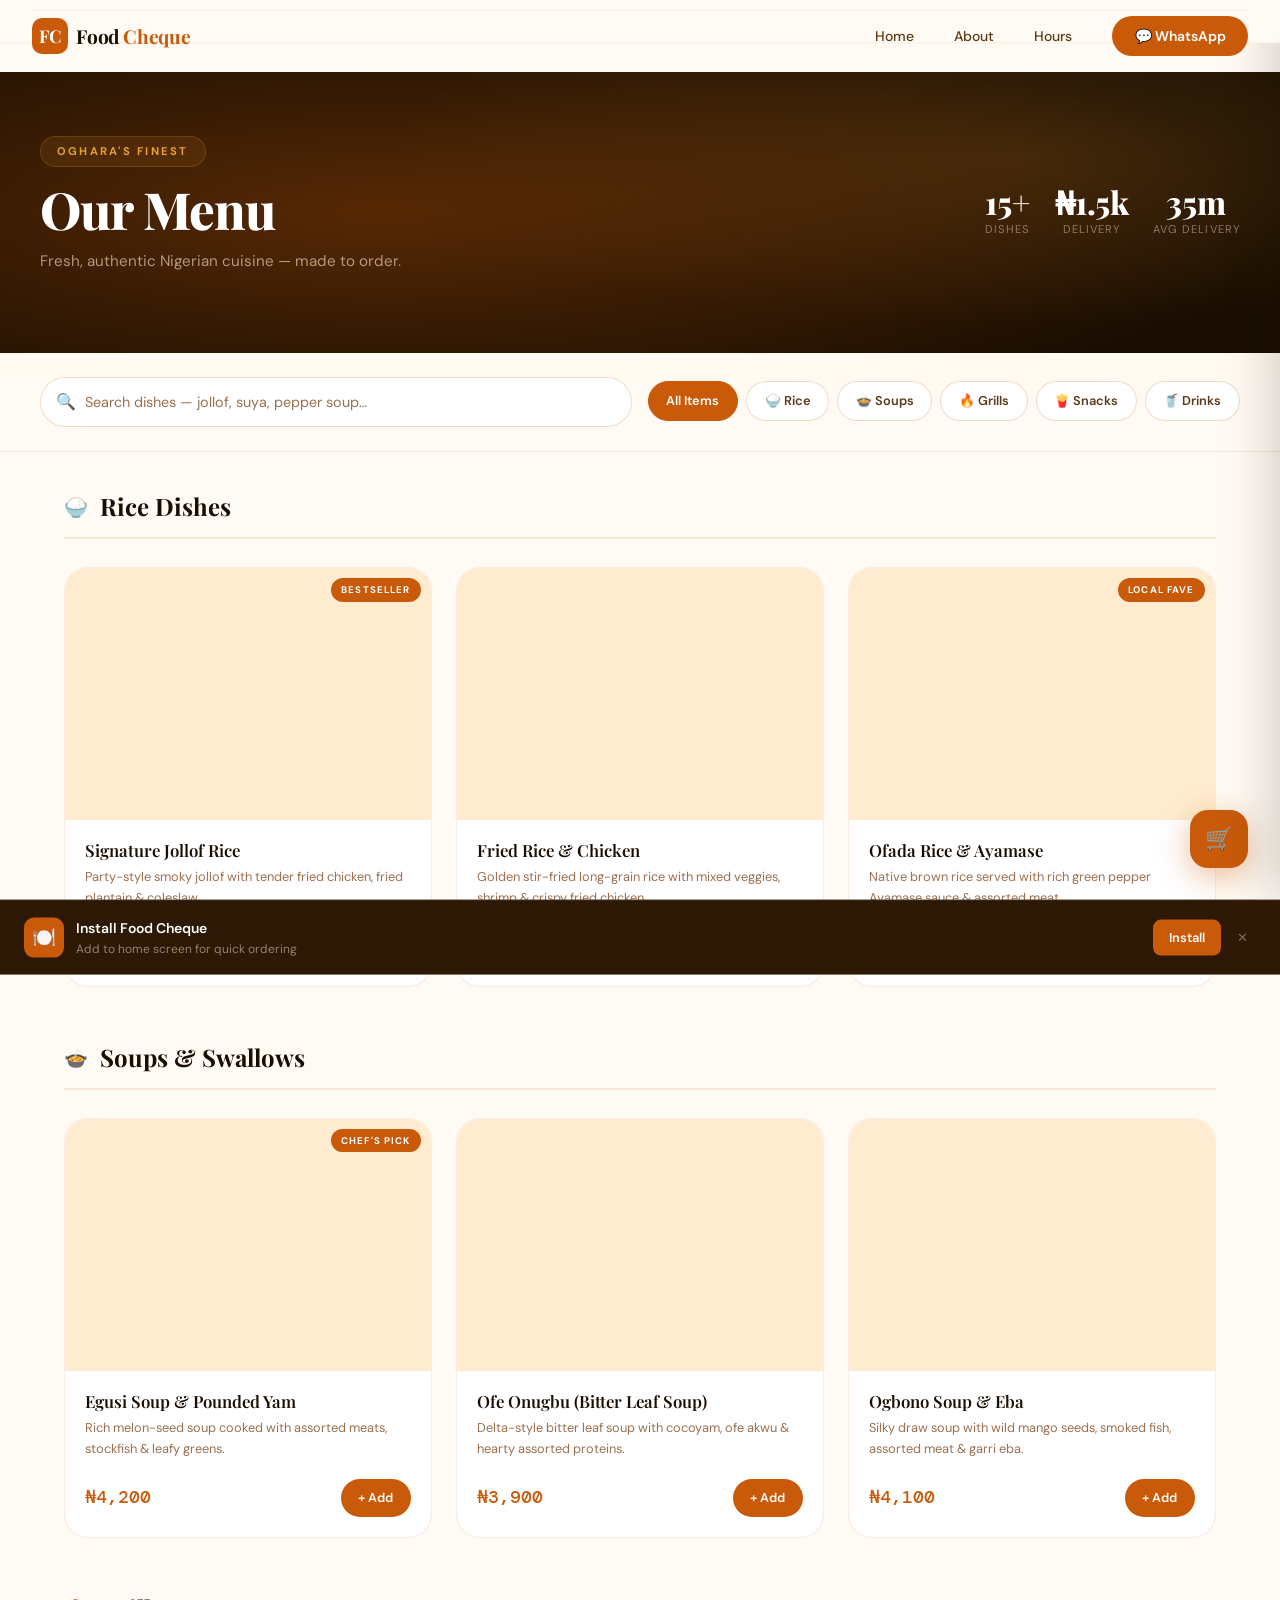
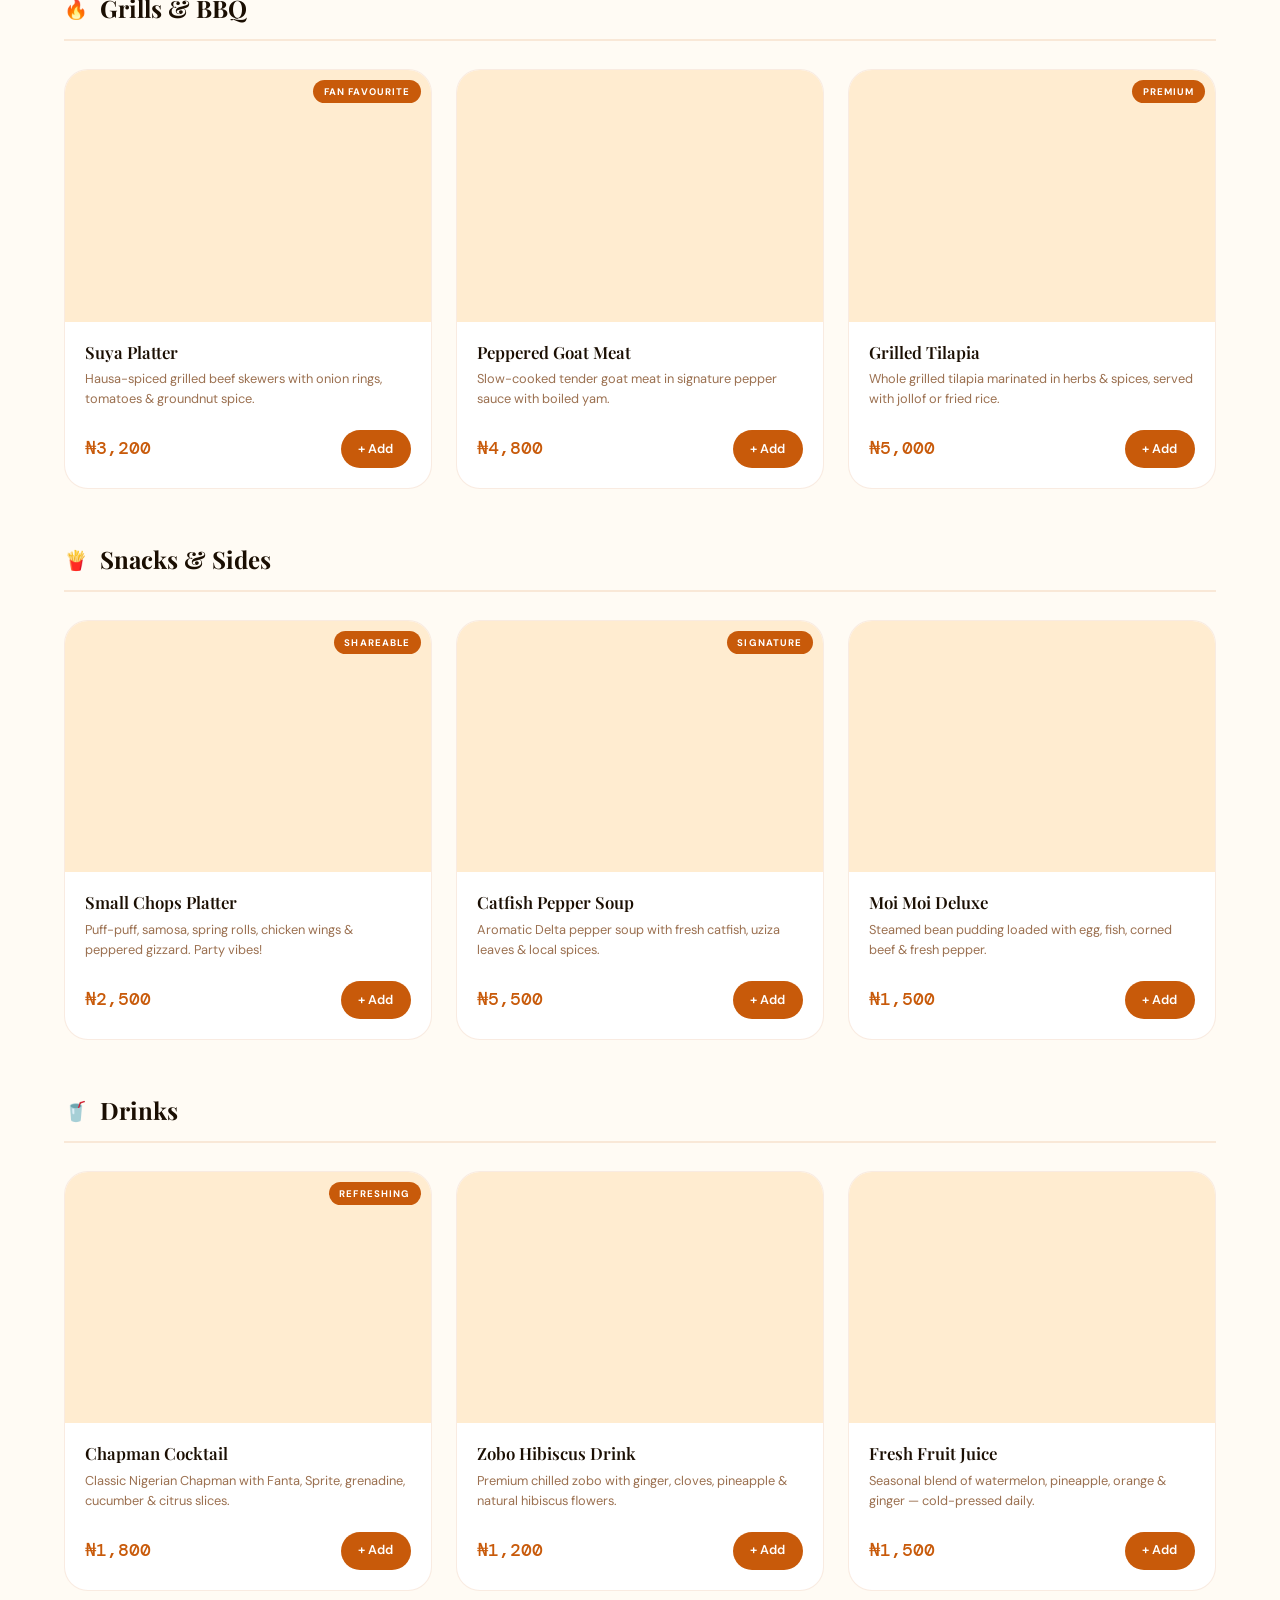
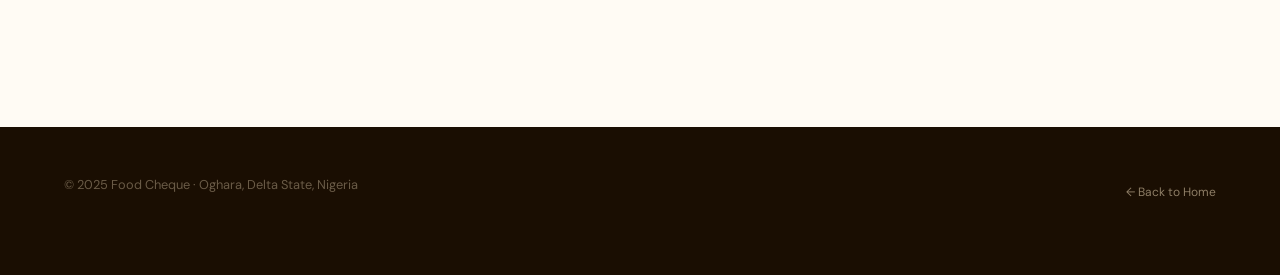
==== menu.html @ d6837b49 "first commit" ====
<!DOCTYPE html>
<html lang="en">
<head>
  <meta charset="UTF-8" />
  <meta name="viewport" content="width=device-width, initial-scale=1.0" />
  <title>Menu & Order — Food Cheque · Oghara</title>
  <meta name="description" content="Browse Food Cheque's full menu. Order Nigerian cuisine online — Jollof Rice, Suya, Egusi Soup & more. Delivered in Oghara, Delta State." />
  <meta name="theme-color" content="#C85A0A" />
  <meta name="apple-mobile-web-app-capable" content="yes" />
  <meta name="apple-mobile-web-app-status-bar-style" content="black-translucent" />
  <meta name="apple-mobile-web-app-title" content="Food Cheque" />
  <link rel="apple-touch-icon" href="icons/icon-192.png" />
  <link rel="manifest" href="manifest.json" />

  <!-- Bootstrap 5 -->
  <link rel="stylesheet" href="https://cdn.jsdelivr.net/npm/bootstrap@5.3.3/dist/css/bootstrap.min.css" />
  <!-- Custom Styles -->
  <link rel="stylesheet" href="css/style.css" />
</head>
<body class="menu-page">

<!-- ── Navigation ──────────────────────────────────────── -->
<nav class="navbar-fc scrolled" role="navigation" aria-label="Main navigation">
  <a href="index.html" class="nav-brand" aria-label="Food Cheque Home">
    <div class="nav-logo-mark">FC</div>
    <span class="nav-logo-text">Food <span>Cheque</span></span>
  </a>

  <div class="nav-links">
    <a href="index.html">Home</a>
    <a href="index.html#why">About</a>
    <a href="index.html#hours">Hours</a>
    <a href="https://wa.me/2348012345678" target="_blank" rel="noopener" class="nav-cta">💬 WhatsApp</a>
  </div>

  <button class="nav-toggle" id="navToggle" aria-label="Toggle menu">
    <span></span><span></span><span></span>
  </button>
</nav>

<!-- Mobile Nav -->
<div class="nav-mobile" id="navMobile">
  <a href="index.html">Home</a>
  <a href="index.html#why">About Us</a>
  <a href="index.html#hours">Hours</a>
  <a href="https://wa.me/2348012345678" target="_blank" rel="noopener">💬 WhatsApp Us</a>
</div>

<!-- ── Menu Hero ─────────────────────────────────────────── -->
<section class="menu-hero">
  <div class="menu-hero-inner">
    <div class="menu-hero-text">
      <span class="section-label" style="color:var(--amber);background:rgba(232,160,48,0.1);border-color:rgba(232,160,48,0.2);">Oghara's Finest</span>
      <h1>Our Menu</h1>
      <p>Fresh, authentic Nigerian cuisine — made to order.</p>
    </div>
    <div style="display:flex;gap:1.5rem;flex-wrap:wrap;">
      <div style="text-align:center;">
        <div style="font-family:var(--font-display);font-size:2rem;font-weight:800;color:white;line-height:1;">15+</div>
        <div style="font-size:0.7rem;color:rgba(255,235,200,0.45);letter-spacing:0.1em;text-transform:uppercase;margin-top:0.2rem;">Dishes</div>
      </div>
      <div style="text-align:center;">
        <div style="font-family:var(--font-display);font-size:2rem;font-weight:800;color:white;line-height:1;">₦1.5k</div>
        <div style="font-size:0.7rem;color:rgba(255,235,200,0.45);letter-spacing:0.1em;text-transform:uppercase;margin-top:0.2rem;">Delivery</div>
      </div>
      <div style="text-align:center;">
        <div style="font-family:var(--font-display);font-size:2rem;font-weight:800;color:white;line-height:1;">35m</div>
        <div style="font-size:0.7rem;color:rgba(255,235,200,0.45);letter-spacing:0.1em;text-transform:uppercase;margin-top:0.2rem;">Avg Delivery</div>
      </div>
    </div>
  </div>
</section>

<!-- ── Search & Category Bar ─────────────────────────────── -->
<div class="search-bar-wrap" role="search">
  <div class="search-bar-inner">
    <div class="search-input-wrap">
      <span class="search-icon" aria-hidden="true">🔍</span>
      <input
        type="search"
        id="menuSearch"
        class="search-input"
        placeholder="Search dishes — jollof, suya, pepper soup…"
        autocomplete="off"
        aria-label="Search menu items"
      />
    </div>
    <div class="category-tabs" role="tablist" aria-label="Menu categories">
      <button class="cat-tab active" data-category="all" role="tab" aria-selected="true">All Items</button>
      <button class="cat-tab" data-category="rice" role="tab" aria-selected="false">🍚 Rice</button>
      <button class="cat-tab" data-category="soups" role="tab" aria-selected="false">🍲 Soups</button>
      <button class="cat-tab" data-category="grills" role="tab" aria-selected="false">🔥 Grills</button>
      <button class="cat-tab" data-category="snacks" role="tab" aria-selected="false">🍟 Snacks</button>
      <button class="cat-tab" data-category="drinks" role="tab" aria-selected="false">🥤 Drinks</button>
    </div>
  </div>
</div>

<!-- ── Menu Container ────────────────────────────────────── -->
<main class="menu-content" id="menuContainer" role="main" aria-label="Menu items">
  <!-- Dynamically rendered by menu.js -->
  <div style="text-align:center;padding:4rem 2rem;color:var(--text-muted);">
    <div style="font-size:2rem;margin-bottom:0.75rem;">🍽️</div>
    <p>Loading menu…</p>
  </div>
</main>

<!-- ── Cart FAB ──────────────────────────────────────────── -->
<button class="cart-fab" id="cartFAB" aria-label="Open cart" aria-expanded="false">
  🛒
  <span class="cart-badge" id="cartBadge" aria-live="polite"></span>
</button>

<!-- ── Cart Overlay ──────────────────────────────────────── -->
<div class="cart-overlay" id="cartOverlay" role="presentation" aria-hidden="true"></div>

<!-- ── Cart Drawer ───────────────────────────────────────── -->
<aside class="cart-drawer" id="cartDrawer" role="dialog" aria-modal="true" aria-label="Shopping cart">
  <div class="cart-drawer-header">
    <div style="display:flex;align-items:center;gap:0.75rem;">
      <h2 class="cart-drawer-title">Your Cart</h2>
      <span class="cart-count-chip" id="cartCountChip">0 items</span>
    </div>
    <button class="cart-close-btn" id="cartCloseBtn" aria-label="Close cart">✕</button>
  </div>

  <!-- Cart Items List -->
  <div class="cart-items" id="cartItems" style="display:none;" role="list"></div>

  <!-- Empty State -->
  <div class="cart-empty" id="cartEmpty">
    <div class="cart-empty-icon">🛒</div>
    <h4>Your cart is empty</h4>
    <p>Browse our menu and add something delicious!</p>
  </div>

  <!-- Cart Footer -->
  <div class="cart-footer" id="cartFooter" style="display:none;">
    <div class="cart-summary-row">
      <span>Subtotal</span>
      <span class="amount" id="cartSubtotal">₦0</span>
    </div>
    <div class="cart-summary-row">
      <span>Delivery fee</span>
      <span class="amount">₦1,500</span>
    </div>
    <div class="cart-summary-row total">
      <span>Total</span>
      <span class="amount" id="cartTotal">₦1,500</span>
    </div>
    <button class="cart-checkout-btn" id="checkoutBtn" disabled aria-label="Proceed to checkout">
      🔒 Proceed to Checkout
    </button>
  </div>
</aside>

<!-- ── Checkout Modal ────────────────────────────────────── -->
<div class="modal-overlay" id="modalOverlay" role="dialog" aria-modal="true" aria-labelledby="modalTitle">
  <div class="checkout-modal">
    <div class="modal-header">
      <h2 class="modal-title" id="modalTitle">Complete Your Order</h2>
      <button class="modal-close" id="modalCloseBtn" aria-label="Close checkout">✕</button>
    </div>

    <div class="modal-body">
      <!-- Order Summary -->
      <div class="form-section-title">📦 Order Summary</div>
      <div id="checkoutOrderSummary"></div>

      <!-- Customer Details -->
      <form id="orderForm" novalidate>
        <div class="form-section-title">👤 Your Details</div>

        <div class="form-group">
          <label class="form-label" for="cusName">Full Name *</label>
          <input type="text" id="cusName" class="form-control"
                 placeholder="e.g. Emeka Okafor" required autocomplete="name" />
        </div>

        <div class="form-group">
          <label class="form-label" for="cusPhone">Phone Number * <span style="color:var(--text-muted);font-weight:400;font-size:0.75rem;">(WhatsApp preferred)</span></label>
          <input type="tel" id="cusPhone" class="form-control"
                 placeholder="+234 801 234 5678" required autocomplete="tel"
                 pattern="[\+\d\s\-\(\)]{7,15}" />
        </div>

        <div class="form-group">
          <label class="form-label" for="cusAddress">Delivery Address *</label>
          <textarea id="cusAddress" class="form-control" rows="2"
                    placeholder="House no., street, area — Oghara" required></textarea>
        </div>

        <!-- Bank Payment Details -->
        <div class="form-section-title">💳 Payment — Bank Transfer</div>

        <div class="bank-details-box">
          <div class="bank-details-title">
            🏦 Transfer to this account
          </div>
          <div class="bank-detail-row">
            <span class="bank-detail-key">Bank</span>
            <span class="bank-detail-val">First Bank of Nigeria</span>
          </div>
          <div class="bank-detail-row">
            <span class="bank-detail-key">Account Name</span>
            <span class="bank-detail-val">Food Cheque Restaurant</span>
          </div>
          <div class="bank-detail-row">
            <span class="bank-detail-key">Account Number</span>
            <span class="bank-detail-val" style="font-size:1.05rem;letter-spacing:0.05em;">3012 345 678</span>
          </div>
          <div class="bank-detail-row">
            <span class="bank-detail-key">Amount</span>
            <span class="bank-detail-val" id="paymentAmount">—</span>
          </div>
        </div>

        <!-- Payment Proof -->
        <div class="form-group">
          <label class="form-label" for="paymentProof">Upload Payment Proof <span style="color:var(--text-muted);font-weight:400;font-size:0.75rem;">(optional but recommended)</span></label>
          <div class="file-upload-area" role="button" tabindex="0" aria-label="Upload payment screenshot">
            <input type="file" id="paymentProof" accept="image/*,.pdf" aria-label="Select payment proof file" />
            <div class="file-upload-icon">📎</div>
            <div class="file-upload-text">
              <strong>Click to upload</strong> or drag & drop<br />
              <span style="font-size:0.75rem;opacity:0.7;">PNG, JPG, PDF up to 5MB</span>
            </div>
            <div class="file-name" id="fileDisplay"></div>
          </div>
        </div>

        <!-- Confirmation Checkbox -->
        <label class="confirm-checkbox-wrap">
          <input type="checkbox" id="confirmPayment" required />
          <span class="confirm-checkbox-text">
            <strong>I confirm that payment has been completed</strong> and the exact order total has been transferred to the account above.
          </span>
        </label>

        <!-- Place Order -->
        <button type="button" class="place-order-btn" id="placeOrderBtn">
          <svg width="18" height="18" viewBox="0 0 24 24" fill="currentColor" aria-hidden="true">
            <path d="M17.472 14.382c-.297-.149-1.758-.867-2.03-.967-.273-.099-.471-.148-.67.15-.197.297-.767.966-.94 1.164-.173.199-.347.223-.644.075-.297-.15-1.255-.463-2.39-1.475-.883-.788-1.48-1.761-1.653-2.059-.173-.297-.018-.458.13-.606.134-.133.298-.347.446-.52.149-.174.198-.298.298-.497.099-.198.05-.371-.025-.52-.075-.149-.669-1.612-.916-2.207-.242-.579-.487-.5-.669-.51-.173-.008-.371-.01-.57-.01-.198 0-.52.074-.792.372-.272.297-1.04 1.016-1.04 2.479 0 1.462 1.065 2.875 1.213 3.074.149.198 2.096 3.2 5.077 4.487.709.306 1.262.489 1.694.625.712.227 1.36.195 1.871.118.571-.085 1.758-.719 2.006-1.413.248-.694.248-1.289.173-1.413-.074-.124-.272-.198-.57-.347m-5.421 7.403h-.004a9.87 9.87 0 01-5.031-1.378l-.361-.214-3.741.982.998-3.648-.235-.374a9.86 9.86 0 01-1.51-5.26c.001-5.45 4.436-9.884 9.888-9.884 2.64 0 5.122 1.03 6.988 2.898a9.825 9.825 0 012.893 6.994c-.003 5.45-4.437 9.884-9.885 9.884m8.413-18.297A11.815 11.815 0 0012.05 0C5.495 0 .16 5.335.157 11.892c0 2.096.547 4.142 1.588 5.945L.057 24l6.305-1.654a11.882 11.882 0 005.683 1.448h.005c6.554 0 11.89-5.335 11.893-11.893a11.821 11.821 0 00-3.48-8.413z"/>
          </svg>
          Send Order via WhatsApp
        </button>

        <p style="text-align:center;font-size:0.75rem;color:var(--text-muted);margin-top:0.75rem;line-height:1.5;">
          Your order details will be sent directly to our WhatsApp.<br />
          We'll confirm and begin preparing immediately. 🧡
        </p>
      </form>
    </div>
  </div>
</div>

<!-- ── PWA Install Banner ─────────────────────────────────── -->
<div class="install-banner" id="installBanner" role="banner" aria-label="Install App">
  <div class="install-banner-content">
    <div class="install-icon">🍽️</div>
    <div>
      <div class="install-title">Install Food Cheque</div>
      <div class="install-sub">Add to home screen for quick ordering</div>
    </div>
  </div>
  <div class="install-actions">
    <button class="install-btn" id="installBtn">Install</button>
    <button class="install-dismiss" id="dismissInstall" aria-label="Dismiss">✕</button>
  </div>
</div>

<!-- ── Footer (minimal) ──────────────────────────────────── -->
<footer class="footer" style="padding-top:3rem;">
  <div class="container-fc">
    <div class="footer-bottom" style="border-top:none;padding-top:0;padding-bottom:2rem;">
      <p class="footer-copy">© 2025 Food Cheque · Oghara, Delta State, Nigeria</p>
      <a href="index.html" class="footer-badge" style="color:rgba(255,235,200,0.5);">← Back to Home</a>
    </div>
  </div>
</footer>

<!-- ── Scripts ────────────────────────────────────────────── -->
<script src="https://cdn.jsdelivr.net/npm/bootstrap@5.3.3/dist/js/bootstrap.bundle.min.js"></script>
<script src="js/script.js"></script>
<script src="js/menu.js"></script>
<script>
// Update payment amount display in modal
document.addEventListener('DOMContentLoaded', () => {
  const observer = new MutationObserver(() => {
    const totalEl = document.getElementById('cartTotal');
    const payEl = document.getElementById('paymentAmount');
    if (totalEl && payEl) payEl.textContent = totalEl.textContent;
  });
  const cartTotal = document.getElementById('cartTotal');
  if (cartTotal) observer.observe(cartTotal, { childList: true, subtree: true, characterData: true });

  // Highlight cart FAB aria
  const fab = document.getElementById('cartFAB');
  const drawer = document.getElementById('cartDrawer');
  if (fab && drawer) {
    fab.addEventListener('click', () => fab.setAttribute('aria-expanded', 'true'));
    document.getElementById('cartCloseBtn')?.addEventListener('click', () => fab.setAttribute('aria-expanded', 'false'));
    document.getElementById('cartOverlay')?.addEventListener('click', () => fab.setAttribute('aria-expanded', 'false'));
  }
});
</script>
</body>
</html>
---- css/style.css ----
/* ============================================================
   FOOD CHEQUE — Premium Design System
   ============================================================ */

@import url('https://fonts.googleapis.com/css2?family=Playfair+Display:ital,wght@0,400;0,500;0,600;0,700;0,900;1,400;1,600&family=DM+Sans:ital,opsz,wght@0,9..40,300;0,9..40,400;0,9..40,500;0,9..40,600;1,9..40,300&family=DM+Mono:wght@400;500&display=swap');

/* ── CSS Variables ── */
:root {
  --primary:       #C85A0A;
  --primary-h:     #D96B1A;
  --primary-light: #F0944A;
  --amber:         #E8A030;
  --gold:          #C8862A;
  --cream:         #FFFBF4;
  --cream-2:       #FFF5E4;
  --cream-3:       #FFECD0;
  --dark:          #1A0E02;
  --dark-2:        #2C1804;
  --dark-3:        #3D2308;
  --text:          #2E1906;
  --text-2:        #5C3A18;
  --text-muted:    #9B7050;
  --border:        rgba(200, 90, 10, 0.12);
  --border-2:      rgba(200, 90, 10, 0.22);
  --glass-bg:      rgba(255, 251, 244, 0.72);
  --glass-border:  rgba(255, 255, 255, 0.5);
  --shadow-sm:     0 4px 16px rgba(26, 14, 2, 0.08);
  --shadow-md:     0 8px 32px rgba(26, 14, 2, 0.12);
  --shadow-lg:     0 24px 64px rgba(26, 14, 2, 0.16);
  --shadow-warm:   0 12px 40px rgba(200, 90, 10, 0.18);
  --radius-sm:     8px;
  --radius-md:     16px;
  --radius-lg:     24px;
  --radius-xl:     36px;
  --transition:    0.35s cubic-bezier(0.4, 0, 0.2, 1);
  --transition-fast: 0.18s cubic-bezier(0.4, 0, 0.2, 1);
  --font-display:  'Playfair Display', Georgia, serif;
  --font-body:     'DM Sans', -apple-system, sans-serif;
  --font-mono:     'DM Mono', monospace;
}

/* ── Reset & Base ── */
*, *::before, *::after { box-sizing: border-box; margin: 0; padding: 0; }

html {
  scroll-behavior: smooth;
  -webkit-text-size-adjust: 100%;
}

body {
  font-family: var(--font-body);
  background: var(--cream);
  color: var(--text);
  line-height: 1.6;
  overflow-x: hidden;
  -webkit-font-smoothing: antialiased;
  -moz-osx-font-smoothing: grayscale;
}

img { display: block; max-width: 100%; }
a { text-decoration: none; color: inherit; }
ul { list-style: none; }
button { cursor: pointer; font-family: var(--font-body); border: none; background: none; }
input, textarea, select { font-family: var(--font-body); }

/* ── Typography Scale ── */
.display-hero {
  font-family: var(--font-display);
  font-size: clamp(3rem, 7vw, 6.5rem);
  font-weight: 900;
  line-height: 1.05;
  letter-spacing: -0.02em;
}

.display-lg {
  font-family: var(--font-display);
  font-size: clamp(2.2rem, 4.5vw, 4rem);
  font-weight: 700;
  line-height: 1.1;
  letter-spacing: -0.01em;
}

.display-md {
  font-family: var(--font-display);
  font-size: clamp(1.6rem, 3vw, 2.6rem);
  font-weight: 600;
  line-height: 1.2;
}

.display-sm {
  font-family: var(--font-display);
  font-size: clamp(1.2rem, 2vw, 1.8rem);
  font-weight: 500;
  line-height: 1.3;
}

.text-label {
  font-family: var(--font-body);
  font-size: 0.7rem;
  font-weight: 600;
  letter-spacing: 0.18em;
  text-transform: uppercase;
}

/* ── Navigation ── */
.navbar-fc {
  position: fixed;
  top: 0; left: 0; right: 0;
  z-index: 1000;
  padding: 0 2rem;
  height: 72px;
  display: flex;
  align-items: center;
  justify-content: space-between;
  transition: var(--transition);
  will-change: background, backdrop-filter;
}

.navbar-fc.scrolled {
  background: rgba(255, 251, 244, 0.88);
  backdrop-filter: blur(20px) saturate(180%);
  -webkit-backdrop-filter: blur(20px) saturate(180%);
  border-bottom: 1px solid var(--border);
  box-shadow: var(--shadow-sm);
}

.nav-brand {
  display: flex;
  align-items: center;
  gap: 0.5rem;
}

.nav-logo-mark {
  width: 36px; height: 36px;
  background: var(--primary);
  border-radius: 10px;
  display: flex;
  align-items: center;
  justify-content: center;
  font-family: var(--font-display);
  font-weight: 700;
  font-size: 1.1rem;
  color: white;
  letter-spacing: -0.02em;
}

.nav-logo-text {
  font-family: var(--font-display);
  font-weight: 700;
  font-size: 1.2rem;
  color: var(--dark);
  letter-spacing: -0.01em;
}

.nav-logo-text span {
  color: var(--primary);
}

.nav-links {
  display: flex;
  align-items: center;
  gap: 2.5rem;
}

.nav-links a {
  font-size: 0.875rem;
  font-weight: 500;
  color: var(--text-2);
  transition: color var(--transition-fast);
  position: relative;
}

.nav-links a::after {
  content: '';
  position: absolute;
  bottom: -3px; left: 0;
  width: 0; height: 1.5px;
  background: var(--primary);
  transition: width var(--transition-fast);
}

.nav-links a:hover { color: var(--primary); }
.nav-links a:hover::after { width: 100%; }

.nav-cta {
  background: var(--primary);
  color: white !important;
  padding: 0.55rem 1.4rem;
  border-radius: 100px;
  font-weight: 600 !important;
  transition: var(--transition-fast) !important;
}

.nav-cta:hover {
  background: var(--primary-h) !important;
  transform: translateY(-1px);
  box-shadow: var(--shadow-warm) !important;
}

.nav-cta::after { display: none !important; }

.nav-toggle {
  display: none;
  flex-direction: column;
  gap: 5px;
  padding: 6px;
  border-radius: 8px;
  cursor: pointer;
}

.nav-toggle span {
  display: block;
  width: 22px; height: 2px;
  background: var(--dark);
  border-radius: 2px;
  transition: var(--transition-fast);
}

.nav-toggle.open span:nth-child(1) { transform: translateY(7px) rotate(45deg); }
.nav-toggle.open span:nth-child(2) { opacity: 0; transform: scaleX(0); }
.nav-toggle.open span:nth-child(3) { transform: translateY(-7px) rotate(-45deg); }

.nav-mobile {
  position: fixed;
  top: 72px; left: 0; right: 0;
  background: rgba(255, 251, 244, 0.96);
  backdrop-filter: blur(20px);
  -webkit-backdrop-filter: blur(20px);
  padding: 1.5rem 2rem 2rem;
  border-bottom: 1px solid var(--border);
  display: flex;
  flex-direction: column;
  gap: 1.2rem;
  transform: translateY(-110%);
  transition: transform var(--transition);
  z-index: 999;
}

.nav-mobile.open { transform: translateY(0); }
.nav-mobile a {
  font-size: 1rem;
  font-weight: 500;
  color: var(--text);
  padding: 0.5rem 0;
  border-bottom: 1px solid var(--border);
}

/* ── Buttons ── */
.btn-primary {
  display: inline-flex;
  align-items: center;
  gap: 0.5rem;
  background: var(--primary);
  color: white;
  padding: 0.9rem 2rem;
  border-radius: 100px;
  font-size: 0.925rem;
  font-weight: 600;
  letter-spacing: 0.01em;
  transition: var(--transition);
  box-shadow: 0 4px 20px rgba(200, 90, 10, 0.28);
  position: relative;
  overflow: hidden;
}

.btn-primary::before {
  content: '';
  position: absolute;
  inset: 0;
  background: linear-gradient(135deg, rgba(255,255,255,0.15) 0%, transparent 60%);
  opacity: 0;
  transition: opacity var(--transition-fast);
}

.btn-primary:hover {
  background: var(--primary-h);
  transform: translateY(-2px);
  box-shadow: 0 8px 32px rgba(200, 90, 10, 0.38);
}

.btn-primary:hover::before { opacity: 1; }
.btn-primary:active { transform: translateY(0) scale(0.98); }

.btn-outline {
  display: inline-flex;
  align-items: center;
  gap: 0.5rem;
  background: transparent;
  color: var(--primary);
  padding: 0.85rem 1.9rem;
  border-radius: 100px;
  border: 1.5px solid var(--primary);
  font-size: 0.925rem;
  font-weight: 600;
  transition: var(--transition);
}

.btn-outline:hover {
  background: var(--primary);
  color: white;
  box-shadow: var(--shadow-warm);
  transform: translateY(-2px);
}

.btn-outline:active { transform: translateY(0) scale(0.98); }

.btn-ghost {
  display: inline-flex;
  align-items: center;
  gap: 0.5rem;
  background: rgba(255,255,255,0.15);
  color: white;
  padding: 0.85rem 1.9rem;
  border-radius: 100px;
  border: 1.5px solid rgba(255,255,255,0.4);
  font-size: 0.925rem;
  font-weight: 500;
  transition: var(--transition);
  backdrop-filter: blur(8px);
}

.btn-ghost:hover {
  background: rgba(255,255,255,0.25);
  border-color: rgba(255,255,255,0.7);
  transform: translateY(-2px);
}

/* ── Scroll Reveal ── */
.reveal {
  opacity: 0;
  transform: translateY(32px);
  transition: opacity 0.7s cubic-bezier(0.4, 0, 0.2, 1),
              transform 0.7s cubic-bezier(0.4, 0, 0.2, 1);
}

.reveal.revealed { opacity: 1; transform: translateY(0); }
.reveal-delay-1 { transition-delay: 0.1s; }
.reveal-delay-2 { transition-delay: 0.2s; }
.reveal-delay-3 { transition-delay: 0.3s; }
.reveal-delay-4 { transition-delay: 0.4s; }
.reveal-delay-5 { transition-delay: 0.5s; }

/* ── Section Layout ── */
.section {
  padding: 7rem 0;
}

.section-sm { padding: 4rem 0; }

.container-fc {
  max-width: 1200px;
  margin: 0 auto;
  padding: 0 1.5rem;
}

.section-header {
  text-align: center;
  margin-bottom: 4rem;
}

.section-label {
  display: inline-block;
  color: var(--primary);
  font-size: 0.7rem;
  font-weight: 700;
  letter-spacing: 0.2em;
  text-transform: uppercase;
  margin-bottom: 0.75rem;
  padding: 0.35rem 1rem;
  background: rgba(200, 90, 10, 0.08);
  border-radius: 100px;
  border: 1px solid rgba(200, 90, 10, 0.18);
}

.section-title {
  font-family: var(--font-display);
  font-size: clamp(1.8rem, 3.5vw, 3rem);
  font-weight: 700;
  color: var(--dark);
  line-height: 1.15;
  margin-bottom: 1rem;
}

.section-subtitle {
  font-size: 1.05rem;
  color: var(--text-muted);
  max-width: 520px;
  margin: 0 auto;
  line-height: 1.7;
}

/* ── Divider ── */
.ornament-divider {
  display: flex;
  align-items: center;
  gap: 1rem;
  margin: 0.5rem 0 1.5rem;
  justify-content: center;
}

.ornament-divider::before,
.ornament-divider::after {
  content: '';
  flex: 1;
  max-width: 80px;
  height: 1px;
  background: linear-gradient(90deg, transparent, var(--gold));
}

.ornament-divider::after {
  background: linear-gradient(90deg, var(--gold), transparent);
}

.ornament-dot {
  width: 6px; height: 6px;
  background: var(--gold);
  border-radius: 50%;
  box-shadow: 0 0 8px var(--amber);
}

/* ── Footer ── */
.footer {
  background: var(--dark);
  color: var(--cream-3);
  padding: 5rem 0 2rem;
}

.footer-grid {
  display: grid;
  grid-template-columns: 1.8fr 1fr 1fr 1fr;
  gap: 3rem;
  margin-bottom: 4rem;
}

.footer-brand-text {
  font-family: var(--font-display);
  font-size: 1.4rem;
  font-weight: 700;
  color: white;
  margin-bottom: 1rem;
}

.footer-brand-text span { color: var(--primary-light); }

.footer-desc {
  font-size: 0.875rem;
  color: rgba(255,235,200,0.6);
  line-height: 1.8;
  margin-bottom: 1.5rem;
}

.footer-socials {
  display: flex;
  gap: 0.75rem;
}

.footer-social-link {
  width: 38px; height: 38px;
  border-radius: 10px;
  border: 1px solid rgba(255,255,255,0.1);
  display: flex;
  align-items: center;
  justify-content: center;
  font-size: 0.9rem;
  color: rgba(255,235,200,0.6);
  transition: var(--transition-fast);
}

.footer-social-link:hover {
  background: var(--primary);
  border-color: var(--primary);
  color: white;
  transform: translateY(-2px);
}

.footer-heading {
  font-size: 0.7rem;
  font-weight: 700;
  letter-spacing: 0.18em;
  text-transform: uppercase;
  color: var(--amber);
  margin-bottom: 1.5rem;
}

.footer-links {
  display: flex;
  flex-direction: column;
  gap: 0.8rem;
}

.footer-links a {
  font-size: 0.875rem;
  color: rgba(255,235,200,0.55);
  transition: color var(--transition-fast);
}

.footer-links a:hover { color: var(--primary-light); }

.footer-contact-item {
  display: flex;
  gap: 0.75rem;
  align-items: flex-start;
  margin-bottom: 1rem;
  font-size: 0.875rem;
  color: rgba(255,235,200,0.55);
}

.footer-contact-icon {
  width: 18px; height: 18px;
  color: var(--amber);
  flex-shrink: 0;
  margin-top: 2px;
}

.footer-bottom {
  border-top: 1px solid rgba(255,255,255,0.06);
  padding-top: 2rem;
  display: flex;
  align-items: center;
  justify-content: space-between;
  gap: 1rem;
  flex-wrap: wrap;
}

.footer-copy {
  font-size: 0.8rem;
  color: rgba(255,235,200,0.35);
}

.footer-badge {
  font-size: 0.75rem;
  color: rgba(255,235,200,0.35);
  display: flex;
  align-items: center;
  gap: 0.4rem;
}

/* ── Toast ── */
.toast-container {
  position: fixed;
  bottom: 2rem;
  left: 50%;
  transform: translateX(-50%);
  z-index: 9999;
  display: flex;
  flex-direction: column;
  gap: 0.75rem;
  align-items: center;
  pointer-events: none;
}

.toast {
  background: var(--dark);
  color: white;
  padding: 0.8rem 1.5rem;
  border-radius: 100px;
  font-size: 0.875rem;
  font-weight: 500;
  display: flex;
  align-items: center;
  gap: 0.6rem;
  box-shadow: var(--shadow-lg);
  border: 1px solid rgba(255,255,255,0.1);
  animation: toastIn 0.4s cubic-bezier(0.34, 1.56, 0.64, 1) forwards;
  pointer-events: auto;
}

.toast.hiding {
  animation: toastOut 0.3s ease forwards;
}

.toast-icon { font-size: 1rem; }
.toast-success .toast-icon::before { content: '✓'; color: #4ade80; }
.toast-info .toast-icon::before    { content: 'ℹ'; color: var(--amber); }
.toast-error .toast-icon::before   { content: '✕'; color: #f87171; }

@keyframes toastIn {
  from { opacity: 0; transform: translateY(16px) scale(0.9); }
  to   { opacity: 1; transform: translateY(0) scale(1); }
}

@keyframes toastOut {
  from { opacity: 1; transform: translateY(0) scale(1); }
  to   { opacity: 0; transform: translateY(-8px) scale(0.95); }
}

/* ── Install Banner ── */
.install-banner {
  position: fixed;
  bottom: 0; left: 0; right: 0;
  z-index: 8888;
  background: var(--dark-2);
  border-top: 1px solid rgba(255,255,255,0.1);
  padding: 1rem 1.5rem;
  display: flex;
  align-items: center;
  gap: 1rem;
  justify-content: space-between;
  transform: translateY(100%);
  transition: transform 0.5s cubic-bezier(0.4, 0, 0.2, 1);
}

.install-banner.visible { transform: translateY(0); }

.install-banner-content {
  display: flex;
  align-items: center;
  gap: 0.75rem;
}

.install-icon {
  width: 40px; height: 40px;
  background: var(--primary);
  border-radius: 10px;
  display: flex;
  align-items: center;
  justify-content: center;
  font-size: 1.2rem;
  flex-shrink: 0;
}

.install-title {
  font-weight: 600;
  font-size: 0.875rem;
  color: white;
}

.install-sub {
  font-size: 0.75rem;
  color: rgba(255,235,200,0.5);
}

.install-actions {
  display: flex;
  gap: 0.5rem;
  align-items: center;
}

.install-btn {
  background: var(--primary);
  color: white;
  padding: 0.5rem 1rem;
  border-radius: 8px;
  font-size: 0.8rem;
  font-weight: 600;
}

.install-dismiss {
  color: rgba(255,235,200,0.4);
  font-size: 0.8rem;
  padding: 0.5rem;
}

/* ============================================================
   LANDING PAGE SPECIFIC
   ============================================================ */

/* ── Hero ── */
.hero {
  min-height: 100svh;
  position: relative;
  display: flex;
  align-items: center;
  overflow: hidden;
  background: var(--dark);
}

.hero-canvas {
  position: absolute;
  inset: 0;
  z-index: 0;
}

/* Animated gradient mesh */
.mesh-gradient {
  position: absolute;
  inset: 0;
  background:
    radial-gradient(ellipse 80% 60% at 20% 50%, rgba(200, 90, 10, 0.45) 0%, transparent 60%),
    radial-gradient(ellipse 60% 80% at 80% 20%, rgba(232, 160, 48, 0.25) 0%, transparent 55%),
    radial-gradient(ellipse 70% 50% at 60% 80%, rgba(200, 90, 10, 0.2) 0%, transparent 50%),
    #1A0E02;
  animation: meshPulse 10s ease-in-out infinite alternate;
}

@keyframes meshPulse {
  0%   { filter: hue-rotate(0deg) brightness(1); }
  100% { filter: hue-rotate(8deg) brightness(1.08); }
}

.hero-grain {
  position: absolute;
  inset: 0;
  background-image: url("data:image/svg+xml,%3Csvg viewBox='0 0 256 256' xmlns='http://www.w3.org/2000/svg'%3E%3Cfilter id='noise'%3E%3CfeTurbulence type='fractalNoise' baseFrequency='0.9' numOctaves='4' stitchTiles='stitch'/%3E%3C/filter%3E%3Crect width='100%25' height='100%25' filter='url(%23noise)' opacity='0.035'/%3E%3C/svg%3E");
  opacity: 0.4;
  pointer-events: none;
}

.hero-overlay {
  position: absolute;
  inset: 0;
  background: linear-gradient(
    180deg,
    rgba(26,14,2,0) 0%,
    rgba(26,14,2,0.3) 70%,
    rgba(26,14,2,0.7) 100%
  );
}

.hero-content {
  position: relative;
  z-index: 2;
  padding: 0 1.5rem;
  max-width: 1200px;
  margin: 0 auto;
  padding-top: 72px;
}

.hero-badge {
  display: inline-flex;
  align-items: center;
  gap: 0.6rem;
  background: rgba(255,255,255,0.08);
  backdrop-filter: blur(12px);
  border: 1px solid rgba(255,255,255,0.14);
  padding: 0.45rem 1rem 0.45rem 0.45rem;
  border-radius: 100px;
  color: rgba(255,235,200,0.9);
  font-size: 0.75rem;
  font-weight: 500;
  margin-bottom: 2rem;
  animation: fadeSlideUp 0.8s cubic-bezier(0.4,0,0.2,1) 0.2s both;
}

.hero-badge-dot {
  width: 8px; height: 8px;
  background: #4ade80;
  border-radius: 50%;
  box-shadow: 0 0 6px #4ade80;
  animation: pulse 2s ease-in-out infinite;
}

@keyframes pulse {
  0%, 100% { opacity: 1; transform: scale(1); }
  50%       { opacity: 0.6; transform: scale(0.8); }
}

.hero-title {
  font-family: var(--font-display);
  font-size: clamp(3.2rem, 8vw, 7rem);
  font-weight: 900;
  color: white;
  line-height: 1.0;
  letter-spacing: -0.025em;
  margin-bottom: 1.5rem;
  animation: fadeSlideUp 0.9s cubic-bezier(0.4,0,0.2,1) 0.35s both;
}

.hero-title .highlight {
  background: linear-gradient(135deg, var(--amber), var(--primary-light));
  -webkit-background-clip: text;
  -webkit-text-fill-color: transparent;
  background-clip: text;
  font-style: italic;
}

.hero-subtitle {
  font-size: clamp(1rem, 2vw, 1.2rem);
  color: rgba(255,235,200,0.65);
  max-width: 520px;
  line-height: 1.75;
  margin-bottom: 2.5rem;
  font-weight: 300;
  animation: fadeSlideUp 0.9s cubic-bezier(0.4,0,0.2,1) 0.5s both;
}

.hero-actions {
  display: flex;
  align-items: center;
  gap: 1rem;
  flex-wrap: wrap;
  animation: fadeSlideUp 0.9s cubic-bezier(0.4,0,0.2,1) 0.65s both;
}

.hero-stats {
  position: absolute;
  bottom: 3rem;
  right: 2rem;
  z-index: 2;
  display: flex;
  gap: 2rem;
  animation: fadeSlideUp 0.9s cubic-bezier(0.4,0,0.2,1) 0.8s both;
}

.hero-stat {
  text-align: right;
}

.hero-stat-num {
  font-family: var(--font-display);
  font-size: 2rem;
  font-weight: 700;
  color: white;
  line-height: 1;
}

.hero-stat-label {
  font-size: 0.7rem;
  color: rgba(255,235,200,0.5);
  letter-spacing: 0.1em;
  text-transform: uppercase;
  margin-top: 0.2rem;
}

.hero-scroll-indicator {
  position: absolute;
  bottom: 2.5rem;
  left: 50%;
  transform: translateX(-50%);
  z-index: 2;
  display: flex;
  flex-direction: column;
  align-items: center;
  gap: 0.4rem;
  color: rgba(255,235,200,0.35);
  font-size: 0.65rem;
  letter-spacing: 0.15em;
  text-transform: uppercase;
  animation: fadeSlideUp 1s cubic-bezier(0.4,0,0.2,1) 1.1s both;
}

.scroll-mouse {
  width: 22px; height: 34px;
  border: 1.5px solid rgba(255,255,255,0.25);
  border-radius: 12px;
  position: relative;
}

.scroll-mouse::after {
  content: '';
  position: absolute;
  top: 5px;
  left: 50%;
  transform: translateX(-50%);
  width: 3px; height: 6px;
  background: rgba(255,255,255,0.5);
  border-radius: 2px;
  animation: scrollBob 1.8s ease-in-out infinite;
}

@keyframes scrollBob {
  0%, 100% { top: 5px; opacity: 1; }
  80%       { top: 15px; opacity: 0; }
}

@keyframes fadeSlideUp {
  from { opacity: 0; transform: translateY(24px); }
  to   { opacity: 1; transform: translateY(0); }
}

/* ── Featured Section ── */
.featured-section {
  background: var(--cream);
}

.featured-grid {
  display: grid;
  grid-template-columns: repeat(3, 1fr);
  gap: 1.5rem;
}

.featured-card {
  background: white;
  border-radius: var(--radius-lg);
  overflow: hidden;
  border: 1px solid var(--border);
  transition: var(--transition);
  position: relative;
}

.featured-card:hover {
  transform: translateY(-6px);
  box-shadow: var(--shadow-warm);
  border-color: var(--border-2);
}

.featured-img-wrap {
  position: relative;
  aspect-ratio: 4/3;
  overflow: hidden;
}

.featured-img-wrap img {
  width: 100%; height: 100%;
  object-fit: cover;
  transition: transform 0.6s cubic-bezier(0.4, 0, 0.2, 1);
}

.featured-card:hover .featured-img-wrap img {
  transform: scale(1.07);
}

.featured-badge {
  position: absolute;
  top: 12px; left: 12px;
  background: var(--primary);
  color: white;
  font-size: 0.65rem;
  font-weight: 700;
  letter-spacing: 0.12em;
  text-transform: uppercase;
  padding: 0.3rem 0.75rem;
  border-radius: 100px;
}

.featured-content {
  padding: 1.5rem;
}

.featured-name {
  font-family: var(--font-display);
  font-size: 1.2rem;
  font-weight: 600;
  color: var(--dark);
  margin-bottom: 0.4rem;
}

.featured-desc {
  font-size: 0.85rem;
  color: var(--text-muted);
  line-height: 1.6;
  margin-bottom: 1.2rem;
}

.featured-footer {
  display: flex;
  align-items: center;
  justify-content: space-between;
}

.featured-price {
  font-family: var(--font-mono);
  font-size: 1.1rem;
  font-weight: 500;
  color: var(--primary);
}

.featured-order-btn {
  display: inline-flex;
  align-items: center;
  gap: 0.4rem;
  background: rgba(200, 90, 10, 0.08);
  color: var(--primary);
  border: 1px solid var(--border-2);
  padding: 0.45rem 1rem;
  border-radius: 100px;
  font-size: 0.8rem;
  font-weight: 600;
  transition: var(--transition-fast);
}

.featured-order-btn:hover {
  background: var(--primary);
  color: white;
  border-color: var(--primary);
}

/* ── Why Food Cheque ── */
.why-section {
  background: var(--cream-2);
  position: relative;
  overflow: hidden;
}

.why-section::before {
  content: '';
  position: absolute;
  top: 0; right: 0;
  width: 50%;
  height: 100%;
  background: radial-gradient(ellipse 80% 80% at 80% 50%, rgba(200,90,10,0.06), transparent);
  pointer-events: none;
}

.why-grid {
  display: grid;
  grid-template-columns: 1fr 1fr;
  gap: 4rem;
  align-items: center;
}

.why-features {
  display: flex;
  flex-direction: column;
  gap: 1.75rem;
}

.why-feature {
  display: flex;
  gap: 1.25rem;
  align-items: flex-start;
}

.why-icon-wrap {
  width: 52px; height: 52px;
  background: linear-gradient(135deg, var(--primary), var(--primary-h));
  border-radius: 14px;
  display: flex;
  align-items: center;
  justify-content: center;
  font-size: 1.4rem;
  flex-shrink: 0;
  box-shadow: 0 6px 20px rgba(200,90,10,0.3);
}

.why-feature-content h4 {
  font-family: var(--font-display);
  font-size: 1.1rem;
  font-weight: 600;
  color: var(--dark);
  margin-bottom: 0.3rem;
}

.why-feature-content p {
  font-size: 0.875rem;
  color: var(--text-muted);
  line-height: 1.7;
}

.why-visual {
  position: relative;
}

.why-main-img {
  border-radius: var(--radius-xl);
  overflow: hidden;
  aspect-ratio: 4/5;
}

.why-main-img img {
  width: 100%; height: 100%;
  object-fit: cover;
}

.why-float-card {
  position: absolute;
  background: white;
  border-radius: var(--radius-md);
  padding: 1rem 1.25rem;
  box-shadow: var(--shadow-md);
  border: 1px solid var(--border);
}

.why-float-card-1 {
  top: -1.5rem;
  right: -1.5rem;
  display: flex;
  align-items: center;
  gap: 0.75rem;
}

.why-float-card-2 {
  bottom: 2rem;
  left: -2rem;
  display: flex;
  align-items: center;
  gap: 0.75rem;
}

.wfc-emoji { font-size: 1.5rem; }

.wfc-label {
  font-size: 0.7rem;
  color: var(--text-muted);
  text-transform: uppercase;
  letter-spacing: 0.1em;
}

.wfc-value {
  font-family: var(--font-display);
  font-size: 1rem;
  font-weight: 700;
  color: var(--dark);
}

/* ── Delivery Info ── */
.delivery-section {
  background: var(--dark);
  position: relative;
  overflow: hidden;
}

.delivery-section::before {
  content: '';
  position: absolute;
  inset: 0;
  background:
    radial-gradient(ellipse 60% 70% at 10% 50%, rgba(200,90,10,0.3), transparent),
    radial-gradient(ellipse 40% 60% at 90% 50%, rgba(232,160,48,0.12), transparent);
  pointer-events: none;
}

.delivery-inner {
  position: relative;
  z-index: 1;
  text-align: center;
}

.delivery-price-display {
  display: inline-flex;
  align-items: center;
  justify-content: center;
  background: rgba(255,255,255,0.06);
  backdrop-filter: blur(12px);
  border: 1px solid rgba(255,255,255,0.1);
  border-radius: var(--radius-xl);
  padding: 2.5rem 4rem;
  margin: 2rem 0;
  gap: 2rem;
}

.delivery-amount {
  font-family: var(--font-display);
  font-size: clamp(2.5rem, 5vw, 4.5rem);
  font-weight: 900;
  color: white;
  line-height: 1;
}

.delivery-amount span {
  font-size: 50%;
  color: var(--amber);
  vertical-align: super;
}

.delivery-divider {
  width: 1px;
  height: 60px;
  background: rgba(255,255,255,0.15);
}

.delivery-info-text {
  text-align: left;
}

.delivery-info-text .d-label {
  font-size: 0.7rem;
  color: rgba(255,235,200,0.4);
  letter-spacing: 0.15em;
  text-transform: uppercase;
  margin-bottom: 0.3rem;
}

.delivery-info-text .d-value {
  font-size: 1.2rem;
  font-weight: 600;
  color: rgba(255,235,200,0.9);
}

.delivery-perks {
  display: flex;
  justify-content: center;
  gap: 2rem;
  flex-wrap: wrap;
  margin-top: 2rem;
}

.delivery-perk {
  display: flex;
  align-items: center;
  gap: 0.5rem;
  color: rgba(255,235,200,0.6);
  font-size: 0.875rem;
}

.delivery-perk-icon { color: var(--amber); font-size: 1.1rem; }

/* ── Delicacies Gallery ── */
.gallery-section {
  background: var(--cream);
}

.gallery-masonry {
  columns: 4;
  column-gap: 1rem;
}

.gallery-item {
  break-inside: avoid;
  margin-bottom: 1rem;
  border-radius: var(--radius-md);
  overflow: hidden;
  position: relative;
  cursor: pointer;
}

.gallery-item img {
  width: 100%;
  display: block;
  transition: transform 0.5s cubic-bezier(0.4,0,0.2,1);
}

.gallery-overlay {
  position: absolute;
  inset: 0;
  background: linear-gradient(180deg, transparent 40%, rgba(26,14,2,0.7));
  opacity: 0;
  transition: opacity var(--transition);
  display: flex;
  align-items: flex-end;
  padding: 1rem;
}

.gallery-item:hover .gallery-overlay { opacity: 1; }
.gallery-item:hover img { transform: scale(1.06); }

.gallery-item-label {
  font-family: var(--font-display);
  color: white;
  font-size: 0.9rem;
  font-style: italic;
}

/* ── Hours Section ── */
.hours-section {
  background: var(--cream-2);
}

.hours-grid {
  display: grid;
  grid-template-columns: 1fr 1fr;
  gap: 2rem;
  align-items: start;
}

.hours-card {
  background: white;
  border-radius: var(--radius-lg);
  border: 1px solid var(--border);
  overflow: hidden;
}

.hours-card-header {
  background: var(--primary);
  padding: 1.25rem 1.75rem;
}

.hours-card-title {
  font-family: var(--font-display);
  font-size: 1.1rem;
  font-weight: 600;
  color: white;
}

.hours-list {
  padding: 0.5rem 0;
}

.hours-row {
  display: flex;
  justify-content: space-between;
  align-items: center;
  padding: 0.9rem 1.75rem;
  border-bottom: 1px solid var(--border);
  transition: background var(--transition-fast);
}

.hours-row:last-child { border-bottom: none; }
.hours-row:hover { background: var(--cream); }

.hours-row.today { background: rgba(200,90,10,0.04); }

.hours-day {
  font-size: 0.875rem;
  font-weight: 500;
  color: var(--text);
}

.hours-time {
  font-family: var(--font-mono);
  font-size: 0.825rem;
  color: var(--text-muted);
}

.hours-badge {
  font-size: 0.65rem;
  font-weight: 700;
  letter-spacing: 0.1em;
  text-transform: uppercase;
  padding: 0.2rem 0.6rem;
  border-radius: 100px;
  background: rgba(74, 222, 128, 0.12);
  color: #16a34a;
  border: 1px solid rgba(74, 222, 128, 0.3);
}

.hours-badge.closed {
  background: rgba(239, 68, 68, 0.1);
  color: #dc2626;
  border-color: rgba(239, 68, 68, 0.25);
}

.contact-card {
  background: white;
  border-radius: var(--radius-lg);
  border: 1px solid var(--border);
  padding: 2rem;
}

.contact-item {
  display: flex;
  gap: 1rem;
  align-items: flex-start;
  margin-bottom: 1.5rem;
  padding-bottom: 1.5rem;
  border-bottom: 1px solid var(--border);
}

.contact-item:last-child {
  margin-bottom: 0;
  padding-bottom: 0;
  border-bottom: none;
}

.contact-icon {
  width: 40px; height: 40px;
  background: rgba(200,90,10,0.08);
  border-radius: 10px;
  display: flex;
  align-items: center;
  justify-content: center;
  font-size: 1.1rem;
  flex-shrink: 0;
}

.contact-label {
  font-size: 0.7rem;
  font-weight: 700;
  letter-spacing: 0.12em;
  text-transform: uppercase;
  color: var(--text-muted);
  margin-bottom: 0.25rem;
}

.contact-value {
  font-size: 0.925rem;
  font-weight: 500;
  color: var(--text);
  line-height: 1.5;
}

/* ── Map Section ── */
.map-section {
  background: var(--cream);
}

.map-container {
  border-radius: var(--radius-xl);
  overflow: hidden;
  border: 1px solid var(--border);
  box-shadow: var(--shadow-md);
}

.map-container iframe {
  width: 100%;
  height: 420px;
  border: none;
  display: block;
}

/* ── CTA Banner ── */
.cta-section {
  background: linear-gradient(135deg, var(--primary) 0%, #9B3C04 100%);
  position: relative;
  overflow: hidden;
}

.cta-section::before {
  content: '';
  position: absolute;
  inset: 0;
  background: url("data:image/svg+xml,%3Csvg viewBox='0 0 400 400' xmlns='http://www.w3.org/2000/svg'%3E%3Ccircle cx='200' cy='200' r='180' fill='none' stroke='rgba(255,255,255,0.05)' stroke-width='1'/%3E%3Ccircle cx='200' cy='200' r='130' fill='none' stroke='rgba(255,255,255,0.04)' stroke-width='1'/%3E%3Ccircle cx='200' cy='200' r='80' fill='none' stroke='rgba(255,255,255,0.03)' stroke-width='1'/%3E%3C/svg%3E") center/600px repeat;
  pointer-events: none;
}

.cta-inner {
  position: relative;
  z-index: 1;
  text-align: center;
  padding: 5rem 1.5rem;
}

.cta-inner .display-md {
  color: white;
  margin-bottom: 1rem;
}

.cta-inner p {
  color: rgba(255,235,200,0.7);
  font-size: 1.05rem;
  margin-bottom: 2.5rem;
  max-width: 480px;
  margin-left: auto;
  margin-right: auto;
}

/* ============================================================
   MENU PAGE SPECIFIC
   ============================================================ */

.menu-page {
  background: var(--cream);
  padding-top: 72px;
}

/* ── Menu Hero ── */
.menu-hero {
  background: var(--dark);
  padding: 4rem 1.5rem;
  position: relative;
  overflow: hidden;
}

.menu-hero::before {
  content: '';
  position: absolute;
  inset: 0;
  background:
    radial-gradient(ellipse 70% 80% at 30% 50%, rgba(200,90,10,0.35), transparent),
    radial-gradient(ellipse 50% 60% at 80% 30%, rgba(232,160,48,0.15), transparent);
  pointer-events: none;
}

.menu-hero-inner {
  position: relative;
  z-index: 1;
  max-width: 1200px;
  margin: 0 auto;
  display: flex;
  align-items: center;
  justify-content: space-between;
  gap: 2rem;
  flex-wrap: wrap;
}

.menu-hero-text h1 {
  font-family: var(--font-display);
  font-size: clamp(2rem, 4vw, 3.2rem);
  font-weight: 800;
  color: white;
  letter-spacing: -0.02em;
  margin-bottom: 0.5rem;
}

.menu-hero-text p {
  color: rgba(255,235,200,0.6);
  font-size: 0.95rem;
}

/* ── Search ── */
.search-bar-wrap {
  background: var(--cream);
  padding: 1.5rem;
  border-bottom: 1px solid var(--border);
  position: sticky;
  top: 72px;
  z-index: 100;
  backdrop-filter: blur(20px);
  -webkit-backdrop-filter: blur(20px);
  background: rgba(255,251,244,0.92);
}

.search-bar-inner {
  max-width: 1200px;
  margin: 0 auto;
  display: flex;
  gap: 1rem;
  align-items: center;
  flex-wrap: wrap;
}

.search-input-wrap {
  flex: 1;
  min-width: 200px;
  position: relative;
}

.search-icon {
  position: absolute;
  left: 1rem;
  top: 50%;
  transform: translateY(-50%);
  color: var(--text-muted);
  pointer-events: none;
  font-size: 1rem;
}

.search-input {
  width: 100%;
  padding: 0.8rem 1rem 0.8rem 2.75rem;
  border: 1.5px solid var(--border-2);
  border-radius: 100px;
  background: white;
  font-size: 0.9rem;
  color: var(--text);
  outline: none;
  transition: var(--transition-fast);
}

.search-input:focus {
  border-color: var(--primary);
  box-shadow: 0 0 0 3px rgba(200,90,10,0.1);
}

.search-input::placeholder { color: var(--text-muted); }

.category-tabs {
  display: flex;
  gap: 0.5rem;
  overflow-x: auto;
  scrollbar-width: none;
  -ms-overflow-style: none;
  padding-bottom: 2px;
}

.category-tabs::-webkit-scrollbar { display: none; }

.cat-tab {
  white-space: nowrap;
  padding: 0.55rem 1.1rem;
  border-radius: 100px;
  font-size: 0.8rem;
  font-weight: 600;
  border: 1.5px solid var(--border-2);
  color: var(--text-2);
  background: white;
  transition: var(--transition-fast);
  cursor: pointer;
}

.cat-tab:hover { border-color: var(--primary); color: var(--primary); }

.cat-tab.active {
  background: var(--primary);
  border-color: var(--primary);
  color: white;
}

/* ── Menu Grid ── */
.menu-content {
  max-width: 1200px;
  margin: 0 auto;
  padding: 2.5rem 1.5rem 5rem;
}

.menu-category-section {
  margin-bottom: 3.5rem;
}

.menu-category-title {
  font-family: var(--font-display);
  font-size: 1.5rem;
  font-weight: 700;
  color: var(--dark);
  margin-bottom: 0.25rem;
  padding-bottom: 1rem;
  border-bottom: 2px solid var(--border);
  display: flex;
  align-items: center;
  gap: 0.75rem;
}

.menu-category-title span {
  font-size: 1.2rem;
}

.menu-grid {
  display: grid;
  grid-template-columns: repeat(auto-fill, minmax(280px, 1fr));
  gap: 1.5rem;
  padding-top: 1.5rem;
}

.menu-card {
  background: white;
  border-radius: var(--radius-lg);
  overflow: hidden;
  border: 1px solid var(--border);
  transition: var(--transition);
  position: relative;
  display: flex;
  flex-direction: column;
}

.menu-card:hover {
  transform: translateY(-5px);
  box-shadow: var(--shadow-warm);
  border-color: rgba(200,90,10,0.25);
}

.menu-card-img {
  aspect-ratio: 16/11;
  overflow: hidden;
  position: relative;
}

.menu-card-img img {
  width: 100%; height: 100%;
  object-fit: cover;
  transition: transform 0.6s cubic-bezier(0.4,0,0.2,1);
  background: var(--cream-3);
}

.menu-card:hover .menu-card-img img {
  transform: scale(1.06);
}

.menu-card-badge {
  position: absolute;
  top: 10px; right: 10px;
  background: var(--primary);
  color: white;
  font-size: 0.6rem;
  font-weight: 700;
  letter-spacing: 0.12em;
  text-transform: uppercase;
  padding: 0.25rem 0.65rem;
  border-radius: 100px;
}

.menu-card-body {
  padding: 1.25rem;
  flex: 1;
  display: flex;
  flex-direction: column;
}

.menu-card-name {
  font-family: var(--font-display);
  font-size: 1.05rem;
  font-weight: 600;
  color: var(--dark);
  margin-bottom: 0.35rem;
  line-height: 1.3;
}

.menu-card-desc {
  font-size: 0.8rem;
  color: var(--text-muted);
  line-height: 1.6;
  flex: 1;
  margin-bottom: 1.25rem;
}

.menu-card-footer {
  display: flex;
  align-items: center;
  justify-content: space-between;
  gap: 0.75rem;
}

.menu-card-price {
  font-family: var(--font-mono);
  font-size: 1.15rem;
  font-weight: 500;
  color: var(--primary);
}

.add-to-cart-btn {
  display: inline-flex;
  align-items: center;
  gap: 0.4rem;
  background: var(--primary);
  color: white;
  padding: 0.55rem 1.1rem;
  border-radius: 100px;
  font-size: 0.8rem;
  font-weight: 600;
  transition: var(--transition-fast);
  white-space: nowrap;
}

.add-to-cart-btn:hover {
  background: var(--primary-h);
  transform: scale(1.04);
  box-shadow: 0 4px 16px rgba(200,90,10,0.3);
}

.add-to-cart-btn:active {
  transform: scale(0.97);
}

.add-to-cart-btn.in-cart {
  background: var(--dark);
}

.no-results {
  text-align: center;
  padding: 5rem 2rem;
  color: var(--text-muted);
}

.no-results-icon {
  font-size: 3rem;
  margin-bottom: 1rem;
}

.no-results h3 {
  font-family: var(--font-display);
  font-size: 1.4rem;
  color: var(--dark-3);
  margin-bottom: 0.5rem;
}

/* ── Cart FAB ── */
.cart-fab {
  position: fixed;
  bottom: 2rem;
  right: 2rem;
  z-index: 500;
  background: var(--primary);
  color: white;
  width: 58px; height: 58px;
  border-radius: 18px;
  display: flex;
  align-items: center;
  justify-content: center;
  font-size: 1.4rem;
  box-shadow: 0 8px 32px rgba(200,90,10,0.4);
  cursor: pointer;
  transition: var(--transition);
  border: none;
}

.cart-fab:hover {
  transform: translateY(-3px) scale(1.05);
  box-shadow: 0 12px 40px rgba(200,90,10,0.5);
}

.cart-fab:active { transform: scale(0.95); }

.cart-fab.bump {
  animation: cartBump 0.35s cubic-bezier(0.34,1.56,0.64,1);
}

@keyframes cartBump {
  0%   { transform: scale(1); }
  50%  { transform: scale(1.2); }
  100% { transform: scale(1); }
}

.cart-badge {
  position: absolute;
  top: -6px; right: -6px;
  background: var(--dark);
  color: white;
  width: 22px; height: 22px;
  border-radius: 50%;
  font-size: 0.7rem;
  font-weight: 700;
  display: flex;
  align-items: center;
  justify-content: center;
  border: 2px solid var(--cream);
  transition: transform var(--transition);
}

.cart-badge:empty { display: none; }

/* ── Cart Drawer ── */
.cart-overlay {
  position: fixed;
  inset: 0;
  background: rgba(26,14,2,0.5);
  z-index: 600;
  opacity: 0;
  pointer-events: none;
  transition: opacity var(--transition);
  backdrop-filter: blur(4px);
}

.cart-overlay.open {
  opacity: 1;
  pointer-events: auto;
}

.cart-drawer {
  position: fixed;
  top: 0; right: 0; bottom: 0;
  width: 420px;
  max-width: 100vw;
  background: var(--cream);
  z-index: 700;
  transform: translateX(100%);
  transition: transform 0.45s cubic-bezier(0.4, 0, 0.2, 1);
  display: flex;
  flex-direction: column;
  box-shadow: -8px 0 48px rgba(26,14,2,0.2);
}

.cart-drawer.open { transform: translateX(0); }

.cart-drawer-header {
  padding: 1.5rem;
  border-bottom: 1px solid var(--border);
  display: flex;
  align-items: center;
  justify-content: space-between;
  background: white;
}

.cart-drawer-title {
  font-family: var(--font-display);
  font-size: 1.3rem;
  font-weight: 700;
  color: var(--dark);
}

.cart-count-chip {
  background: rgba(200,90,10,0.1);
  color: var(--primary);
  border: 1px solid var(--border-2);
  padding: 0.25rem 0.65rem;
  border-radius: 100px;
  font-size: 0.75rem;
  font-weight: 700;
}

.cart-close-btn {
  width: 36px; height: 36px;
  border-radius: 10px;
  background: var(--cream-2);
  border: 1px solid var(--border);
  display: flex;
  align-items: center;
  justify-content: center;
  font-size: 1.1rem;
  color: var(--text-2);
  cursor: pointer;
  transition: var(--transition-fast);
}

.cart-close-btn:hover {
  background: var(--border);
  color: var(--dark);
}

.cart-items {
  flex: 1;
  overflow-y: auto;
  padding: 1rem;
  scroll-behavior: smooth;
}

.cart-items::-webkit-scrollbar { width: 4px; }
.cart-items::-webkit-scrollbar-track { background: transparent; }
.cart-items::-webkit-scrollbar-thumb { background: var(--border-2); border-radius: 2px; }

.cart-item {
  display: flex;
  gap: 1rem;
  align-items: center;
  background: white;
  border-radius: var(--radius-md);
  padding: 1rem;
  border: 1px solid var(--border);
  margin-bottom: 0.75rem;
  animation: slideInRight 0.3s cubic-bezier(0.4,0,0.2,1);
}

@keyframes slideInRight {
  from { opacity: 0; transform: translateX(20px); }
  to   { opacity: 1; transform: translateX(0); }
}

.cart-item-img {
  width: 60px; height: 60px;
  border-radius: 10px;
  overflow: hidden;
  flex-shrink: 0;
}

.cart-item-img img {
  width: 100%; height: 100%;
  object-fit: cover;
}

.cart-item-info { flex: 1; min-width: 0; }

.cart-item-name {
  font-weight: 600;
  font-size: 0.875rem;
  color: var(--dark);
  margin-bottom: 0.25rem;
  white-space: nowrap;
  overflow: hidden;
  text-overflow: ellipsis;
}

.cart-item-price {
  font-family: var(--font-mono);
  font-size: 0.825rem;
  color: var(--primary);
  font-weight: 500;
}

.cart-item-controls {
  display: flex;
  align-items: center;
  gap: 0.5rem;
  flex-shrink: 0;
}

.qty-btn {
  width: 28px; height: 28px;
  border-radius: 8px;
  background: var(--cream-2);
  border: 1px solid var(--border-2);
  font-size: 1rem;
  font-weight: 600;
  color: var(--text);
  display: flex;
  align-items: center;
  justify-content: center;
  cursor: pointer;
  transition: var(--transition-fast);
}

.qty-btn:hover {
  background: var(--primary);
  color: white;
  border-color: var(--primary);
}

.qty-num {
  font-family: var(--font-mono);
  font-size: 0.875rem;
  font-weight: 600;
  color: var(--dark);
  min-width: 18px;
  text-align: center;
}

.cart-empty {
  flex: 1;
  display: flex;
  flex-direction: column;
  align-items: center;
  justify-content: center;
  padding: 3rem 2rem;
  text-align: center;
  color: var(--text-muted);
}

.cart-empty-icon { font-size: 3.5rem; margin-bottom: 1rem; opacity: 0.5; }
.cart-empty h4 { font-family: var(--font-display); font-size: 1.2rem; color: var(--dark-3); margin-bottom: 0.5rem; }
.cart-empty p { font-size: 0.875rem; line-height: 1.6; }

.cart-footer {
  border-top: 1px solid var(--border);
  background: white;
  padding: 1.25rem;
}

.cart-summary-row {
  display: flex;
  justify-content: space-between;
  font-size: 0.875rem;
  color: var(--text-2);
  margin-bottom: 0.6rem;
}

.cart-summary-row.total {
  font-size: 1.05rem;
  font-weight: 700;
  color: var(--dark);
  margin-top: 0.75rem;
  padding-top: 0.75rem;
  border-top: 1px solid var(--border);
  margin-bottom: 1.25rem;
}

.cart-summary-row .amount {
  font-family: var(--font-mono);
  font-weight: 600;
  color: var(--primary);
}

.cart-checkout-btn {
  width: 100%;
  padding: 1rem;
  background: var(--primary);
  color: white;
  border: none;
  border-radius: var(--radius-md);
  font-size: 0.95rem;
  font-weight: 700;
  cursor: pointer;
  transition: var(--transition);
  display: flex;
  align-items: center;
  justify-content: center;
  gap: 0.5rem;
}

.cart-checkout-btn:hover {
  background: var(--primary-h);
  transform: translateY(-1px);
  box-shadow: var(--shadow-warm);
}

.cart-checkout-btn:disabled {
  opacity: 0.5;
  cursor: not-allowed;
  transform: none;
}

/* ── Checkout Modal ── */
.modal-overlay {
  position: fixed;
  inset: 0;
  background: rgba(26,14,2,0.6);
  z-index: 800;
  display: flex;
  align-items: center;
  justify-content: center;
  padding: 1rem;
  opacity: 0;
  pointer-events: none;
  transition: opacity var(--transition);
  backdrop-filter: blur(8px);
}

.modal-overlay.open {
  opacity: 1;
  pointer-events: auto;
}

.checkout-modal {
  background: var(--glass-bg);
  backdrop-filter: blur(32px) saturate(180%);
  -webkit-backdrop-filter: blur(32px) saturate(180%);
  border: 1px solid var(--glass-border);
  border-radius: var(--radius-xl);
  width: 100%;
  max-width: 560px;
  max-height: 90vh;
  overflow-y: auto;
  box-shadow: var(--shadow-deep);
  transform: translateY(24px) scale(0.97);
  transition: transform var(--transition);
  scrollbar-width: none;
}

.checkout-modal::-webkit-scrollbar { display: none; }
.modal-overlay.open .checkout-modal { transform: translateY(0) scale(1); }

.modal-header {
  padding: 1.75rem 1.75rem 1.25rem;
  display: flex;
  align-items: center;
  justify-content: space-between;
  border-bottom: 1px solid var(--border);
  position: sticky;
  top: 0;
  background: var(--glass-bg);
  backdrop-filter: blur(32px);
  -webkit-backdrop-filter: blur(32px);
  z-index: 1;
}

.modal-title {
  font-family: var(--font-display);
  font-size: 1.4rem;
  font-weight: 700;
  color: var(--dark);
}

.modal-close {
  width: 34px; height: 34px;
  border-radius: 10px;
  background: var(--cream-2);
  border: 1px solid var(--border);
  font-size: 1.1rem;
  color: var(--text-2);
  cursor: pointer;
  display: flex;
  align-items: center;
  justify-content: center;
  transition: var(--transition-fast);
}

.modal-close:hover {
  background: var(--primary);
  color: white;
  border-color: var(--primary);
}

.modal-body {
  padding: 1.5rem 1.75rem;
}

.form-section-title {
  font-size: 0.7rem;
  font-weight: 700;
  letter-spacing: 0.18em;
  text-transform: uppercase;
  color: var(--primary);
  margin: 1.5rem 0 1rem;
  padding-bottom: 0.5rem;
  border-bottom: 1px solid var(--border);
}

.form-group {
  margin-bottom: 1.1rem;
}

.form-label {
  display: block;
  font-size: 0.8rem;
  font-weight: 600;
  color: var(--text-2);
  margin-bottom: 0.4rem;
  letter-spacing: 0.02em;
}

.form-control {
  width: 100%;
  padding: 0.8rem 1rem;
  border: 1.5px solid var(--border-2);
  border-radius: var(--radius-sm);
  background: white;
  font-size: 0.9rem;
  color: var(--text);
  outline: none;
  transition: var(--transition-fast);
}

.form-control:focus {
  border-color: var(--primary);
  box-shadow: 0 0 0 3px rgba(200,90,10,0.1);
}

.form-control::placeholder { color: var(--text-muted); }

textarea.form-control {
  resize: vertical;
  min-height: 80px;
}

.bank-details-box {
  background: rgba(200,90,10,0.04);
  border: 1px solid var(--border-2);
  border-radius: var(--radius-md);
  padding: 1.25rem;
  margin-bottom: 1.25rem;
}

.bank-details-title {
  font-size: 0.75rem;
  font-weight: 700;
  color: var(--primary);
  letter-spacing: 0.1em;
  text-transform: uppercase;
  margin-bottom: 0.75rem;
  display: flex;
  align-items: center;
  gap: 0.5rem;
}

.bank-detail-row {
  display: flex;
  justify-content: space-between;
  align-items: center;
  padding: 0.6rem 0;
  border-bottom: 1px solid var(--border);
  font-size: 0.875rem;
}

.bank-detail-row:last-child { border-bottom: none; }
.bank-detail-key { color: var(--text-muted); }
.bank-detail-val { font-weight: 600; color: var(--dark); font-family: var(--font-mono); }

.file-upload-area {
  border: 2px dashed var(--border-2);
  border-radius: var(--radius-md);
  padding: 1.5rem;
  text-align: center;
  cursor: pointer;
  transition: var(--transition-fast);
  background: white;
  position: relative;
}

.file-upload-area:hover, .file-upload-area.dragover {
  border-color: var(--primary);
  background: rgba(200,90,10,0.03);
}

.file-upload-area input[type="file"] {
  position: absolute;
  inset: 0;
  opacity: 0;
  cursor: pointer;
}

.file-upload-icon { font-size: 2rem; margin-bottom: 0.5rem; opacity: 0.5; }
.file-upload-text { font-size: 0.85rem; color: var(--text-muted); }
.file-upload-text strong { color: var(--primary); }
.file-name { font-size: 0.8rem; color: var(--primary); margin-top: 0.4rem; font-weight: 500; }

.confirm-checkbox-wrap {
  display: flex;
  gap: 0.75rem;
  align-items: flex-start;
  background: rgba(74,222,128,0.05);
  border: 1px solid rgba(74,222,128,0.25);
  border-radius: var(--radius-md);
  padding: 1rem 1.25rem;
  margin: 1.25rem 0;
  cursor: pointer;
}

.confirm-checkbox-wrap input[type="checkbox"] {
  width: 18px; height: 18px;
  accent-color: var(--primary);
  margin-top: 2px;
  flex-shrink: 0;
  cursor: pointer;
}

.confirm-checkbox-text {
  font-size: 0.875rem;
  color: var(--text-2);
  line-height: 1.5;
}

.place-order-btn {
  width: 100%;
  padding: 1.1rem;
  background: linear-gradient(135deg, #25D366, #128C7E);
  color: white;
  border: none;
  border-radius: var(--radius-md);
  font-size: 1rem;
  font-weight: 700;
  cursor: pointer;
  display: flex;
  align-items: center;
  justify-content: center;
  gap: 0.6rem;
  transition: var(--transition);
}

.place-order-btn:hover {
  transform: translateY(-2px);
  box-shadow: 0 8px 24px rgba(37,211,102,0.35);
}

.place-order-btn:active { transform: scale(0.98); }

.place-order-btn:disabled {
  opacity: 0.5;
  cursor: not-allowed;
  transform: none;
}

/* ============================================================
   RESPONSIVE
   ============================================================ */

@media (max-width: 992px) {
  .nav-links { display: none; }
  .nav-toggle { display: flex; }
  .featured-grid { grid-template-columns: 1fr 1fr; }
  .why-grid { grid-template-columns: 1fr; }
  .why-visual { display: none; }
  .footer-grid { grid-template-columns: 1fr 1fr; }
  .hours-grid { grid-template-columns: 1fr; }
  .gallery-masonry { columns: 3; }
}

@media (max-width: 768px) {
  .section { padding: 4.5rem 0; }
  .featured-grid { grid-template-columns: 1fr; }
  .delivery-price-display { flex-direction: column; gap: 1.25rem; padding: 2rem; }
  .delivery-divider { width: 80px; height: 1px; }
  .delivery-info-text { text-align: center; }
  .hero-stats { bottom: 5rem; right: 1rem; gap: 1.25rem; }
  .hero-stat-num { font-size: 1.5rem; }
  .gallery-masonry { columns: 2; }
  .footer-grid { grid-template-columns: 1fr; gap: 2rem; }
  .cart-drawer { width: 100vw; }
  .checkout-modal { max-width: 100%; border-radius: var(--radius-lg); }
  .menu-grid { grid-template-columns: 1fr 1fr; }
}

@media (max-width: 480px) {
  .navbar-fc { padding: 0 1rem; }
  .hero-title { font-size: 2.6rem; }
  .hero-actions { flex-direction: column; align-items: flex-start; }
  .hero-stats { display: none; }
  .gallery-masonry { columns: 2; }
  .menu-grid { grid-template-columns: 1fr; }
  .cart-fab { bottom: 1.5rem; right: 1rem; }
}

/* ── Scrollbar global ── */
::-webkit-scrollbar { width: 6px; height: 6px; }
::-webkit-scrollbar-track { background: var(--cream); }
::-webkit-scrollbar-thumb { background: var(--border-2); border-radius: 3px; }
::-webkit-scrollbar-thumb:hover { background: var(--primary-light); }

/* ── Selection ── */
::selection { background: rgba(200,90,10,0.2); color: var(--dark); }
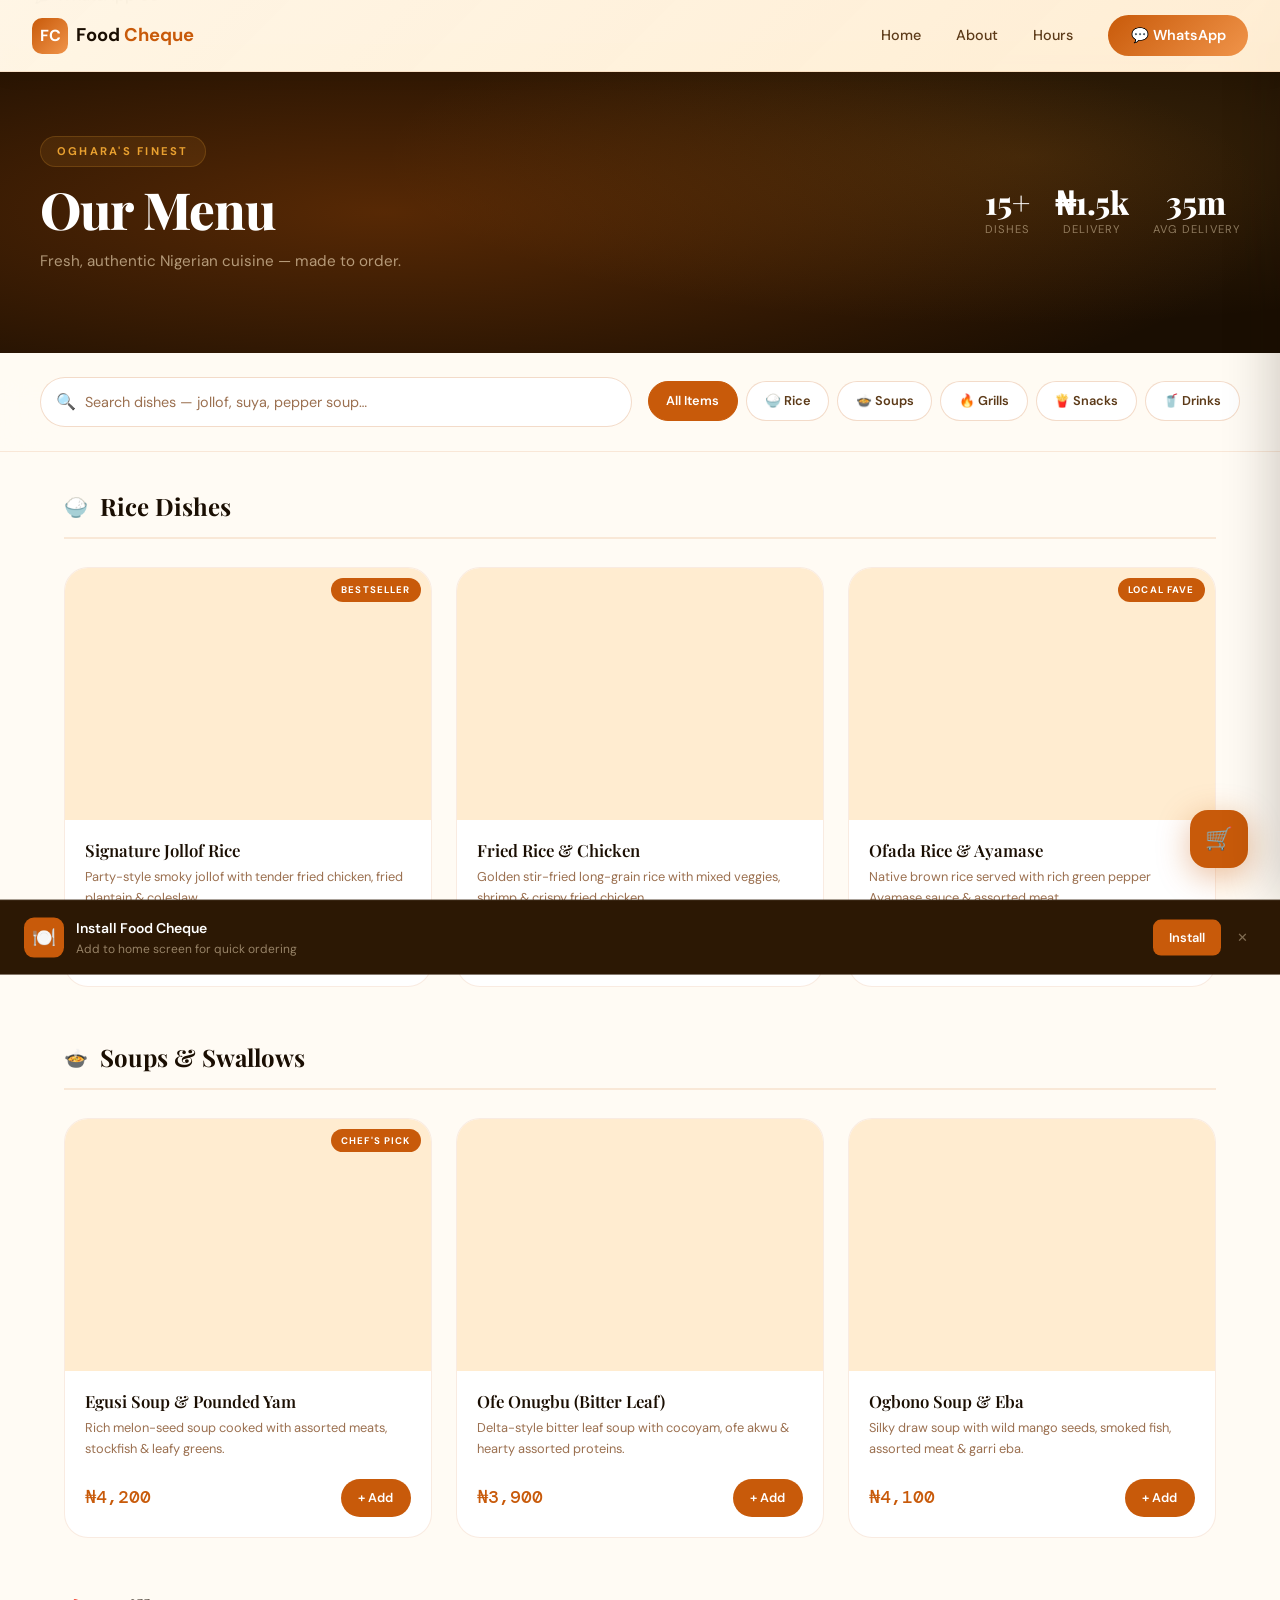
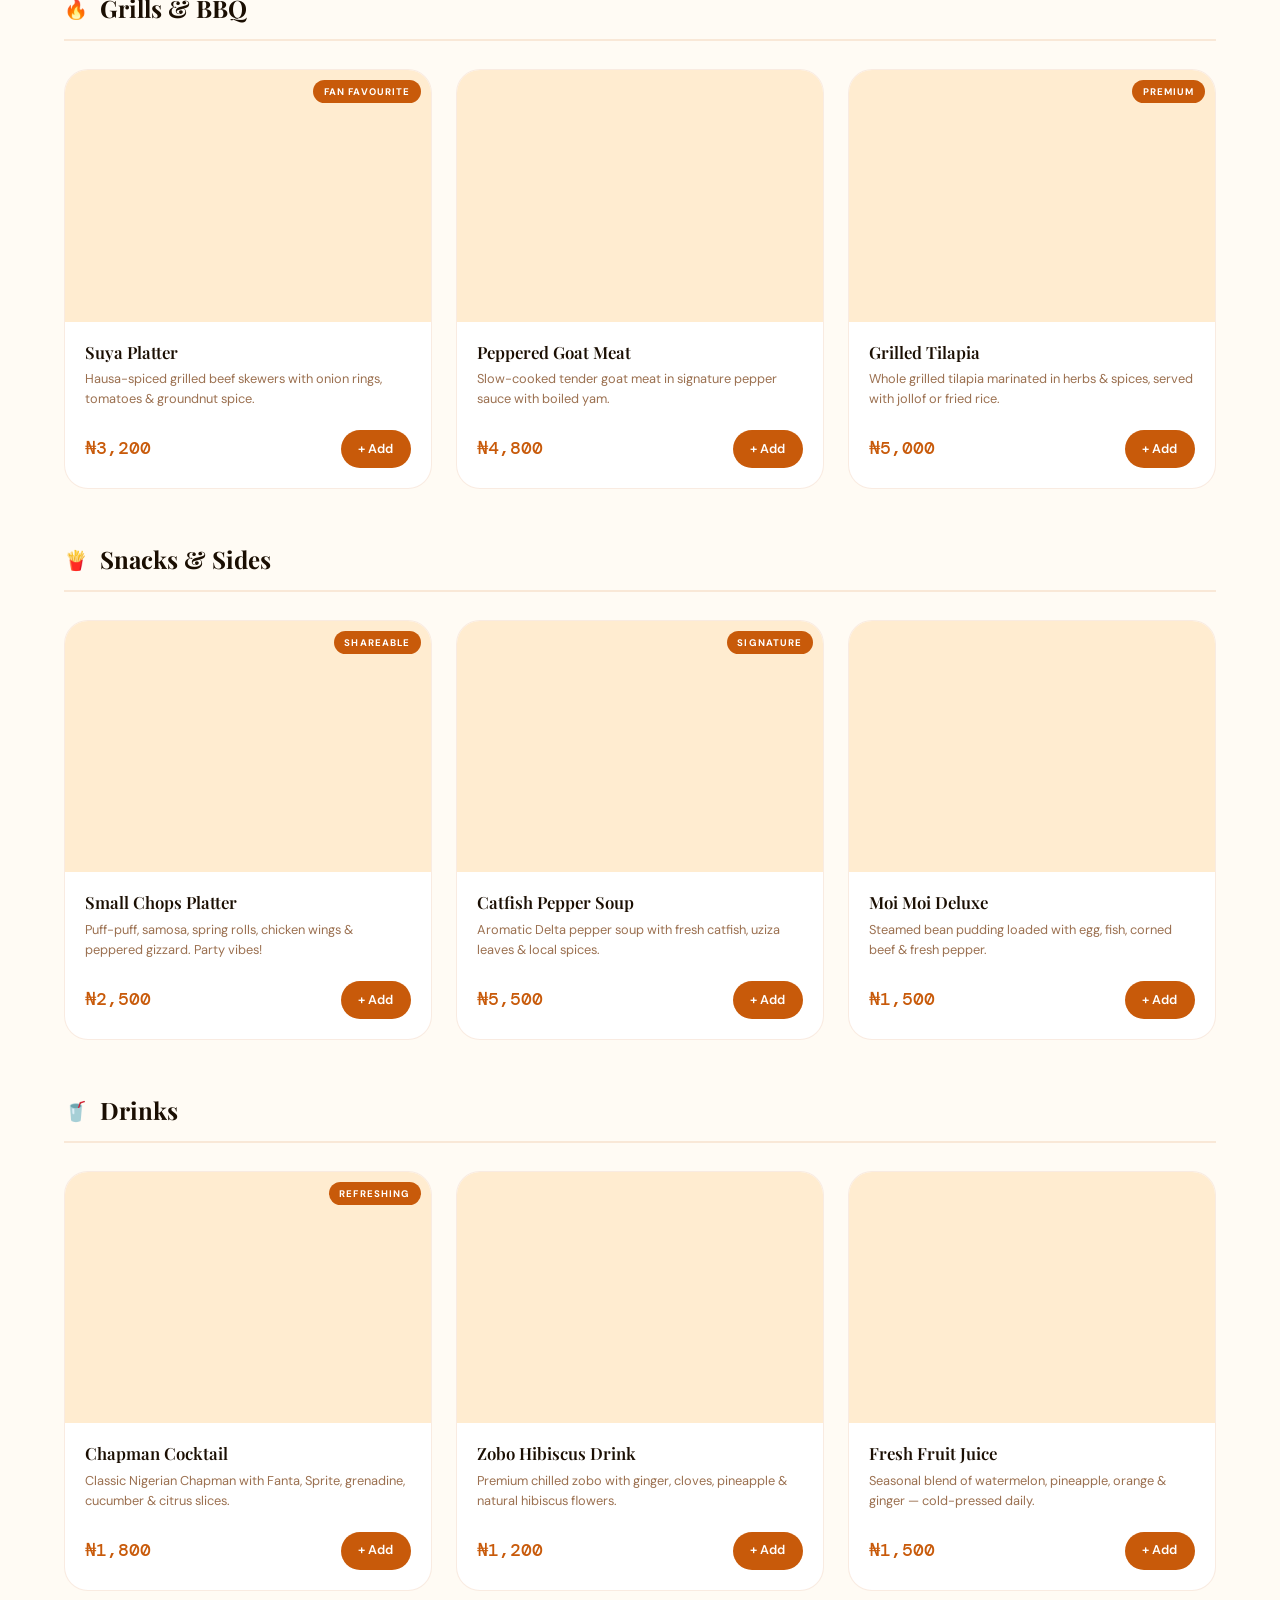
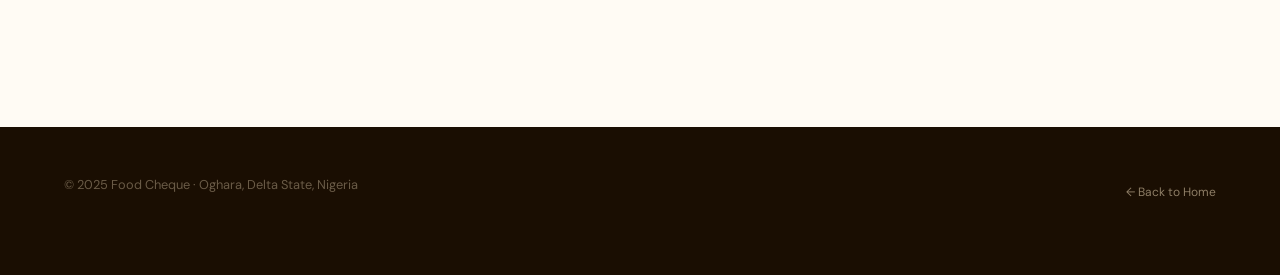
==== commit c69b13bd: "navbar" ====
--- a/menu.html
+++ b/menu.html
@@ -20,7 +20,7 @@
 <body class="menu-page">
 
 <!-- ── Navigation ──────────────────────────────────────── -->
-<nav class="navbar-fc scrolled" role="navigation" aria-label="Main navigation">
+<nav class="navbar-fc " role="navigation" aria-label="Main navigation">
   <a href="index.html" class="nav-brand" aria-label="Food Cheque Home">
     <div class="nav-logo-mark">FC</div>
     <span class="nav-logo-text">Food <span>Cheque</span></span>
@@ -154,21 +154,81 @@
   </div>
 </aside>
 
-<!-- ── Checkout Modal ────────────────────────────────────── -->
-<div class="modal-overlay" id="modalOverlay" role="dialog" aria-modal="true" aria-labelledby="modalTitle">
+<!-- ── Checkout Modal ─────────────────────────────────────────
+     ID MUST be "checkoutModal" — this is what menu.js targets
+     ──────────────────────────────────────────────────────── -->
+<div class="modal-overlay" id="checkoutModal" role="dialog" aria-modal="true" aria-labelledby="modalTitle">
   <div class="checkout-modal">
+
+    <!-- Sticky Header -->
     <div class="modal-header">
-      <h2 class="modal-title" id="modalTitle">Complete Your Order</h2>
+      <div>
+        <h2 class="modal-title" id="modalTitle">Complete Your Order</h2>
+        <p style="font-size:0.75rem;color:var(--text-muted);margin-top:0.2rem;" id="modalStepLabel">Step 1 of 2 — Review &amp; Pay</p>
+      </div>
       <button class="modal-close" id="modalCloseBtn" aria-label="Close checkout">✕</button>
     </div>
 
-    <div class="modal-body">
-      <!-- Order Summary -->
-      <div class="form-section-title">📦 Order Summary</div>
+    <!-- ── STEP 1: Order summary + Bank details ── -->
+    <div class="modal-body" id="checkoutStep1">
+
+      <!-- Order summary -->
+      <div class="form-section-title">📦 Your Order</div>
       <div id="checkoutOrderSummary"></div>
 
-      <!-- Customer Details -->
+      <!-- Bank account details — large, clear, copyable -->
+      <div class="form-section-title" style="margin-top:1.5rem;">🏦 Payment — Bank Transfer</div>
+
+      <div class="bank-hero-box">
+        <div class="bank-hero-top">
+          <div class="bank-hero-icon">🏦</div>
+          <div>
+            <div class="bank-hero-name">First Bank of Nigeria</div>
+            <div class="bank-hero-sub">Make transfer before placing order</div>
+          </div>
+        </div>
+
+        <div class="bank-account-num" id="bankAccNum" title="Tap to copy">
+          3012&nbsp;345&nbsp;678
+          <button class="copy-btn" id="copyAccBtn" aria-label="Copy account number">
+            <svg width="14" height="14" viewBox="0 0 24 24" fill="none" stroke="currentColor" stroke-width="2"><rect x="9" y="9" width="13" height="13" rx="2"/><path d="M5 15H4a2 2 0 01-2-2V4a2 2 0 012-2h9a2 2 0 012 2v1"/></svg>
+            Copy
+          </button>
+        </div>
+
+        <div class="bank-rows">
+          <div class="bank-row">
+            <span class="bank-row-key">Account Name</span>
+            <span class="bank-row-val">Food Cheque Restaurant</span>
+          </div>
+          <div class="bank-row">
+            <span class="bank-row-key">Amount to Transfer</span>
+            <span class="bank-row-val highlight" id="paymentAmount">—</span>
+          </div>
+          <div class="bank-row">
+            <span class="bank-row-key">Use as Narration</span>
+            <span class="bank-row-val" id="narrationText">FC-ORDER</span>
+          </div>
+        </div>
+
+        <div class="bank-note">
+          <span>⚠️</span>
+          <span>Transfer the exact amount shown. Screenshot your receipt — you'll upload it in the next step.</span>
+        </div>
+      </div>
+
+      <button class="btn-step-next" id="stepNextBtn" type="button">
+        I've Made the Transfer — Continue →
+      </button>
+    </div>
+
+    <!-- ── STEP 2: Customer details + proof upload ── -->
+    <div class="modal-body" id="checkoutStep2" style="display:none;">
+
+      <button class="btn-step-back" id="stepBackBtn" type="button">← Back to Payment Details</button>
+
       <form id="orderForm" novalidate>
+
         <div class="form-section-title">👤 Your Details</div>
 
         <div class="form-group">
@@ -178,79 +238,64 @@
         </div>
 
         <div class="form-group">
-          <label class="form-label" for="cusPhone">Phone Number * <span style="color:var(--text-muted);font-weight:400;font-size:0.75rem;">(WhatsApp preferred)</span></label>
+          <label class="form-label" for="cusPhone">
+            Phone / WhatsApp Number *
+            <span style="font-weight:400;color:var(--text-muted);font-size:0.72rem;"> — include country code</span>
+          </label>
           <input type="tel" id="cusPhone" class="form-control"
-                 placeholder="+234 801 234 5678" required autocomplete="tel"
-                 pattern="[\+\d\s\-\(\)]{7,15}" />
+                 placeholder="+234 805 531 1844" required autocomplete="tel" />
         </div>
 
         <div class="form-group">
           <label class="form-label" for="cusAddress">Delivery Address *</label>
-          <textarea id="cusAddress" class="form-control" rows="2"
-                    placeholder="House no., street, area — Oghara" required></textarea>
-        </div>
-
-        <!-- Bank Payment Details -->
-        <div class="form-section-title">💳 Payment — Bank Transfer</div>
-
-        <div class="bank-details-box">
-          <div class="bank-details-title">
-            🏦 Transfer to this account
-          </div>
-          <div class="bank-detail-row">
-            <span class="bank-detail-key">Bank</span>
-            <span class="bank-detail-val">First Bank of Nigeria</span>
-          </div>
-          <div class="bank-detail-row">
-            <span class="bank-detail-key">Account Name</span>
-            <span class="bank-detail-val">Food Cheque Restaurant</span>
-          </div>
-          <div class="bank-detail-row">
-            <span class="bank-detail-key">Account Number</span>
-            <span class="bank-detail-val" style="font-size:1.05rem;letter-spacing:0.05em;">3012 345 678</span>
-          </div>
-          <div class="bank-detail-row">
-            <span class="bank-detail-key">Amount</span>
-            <span class="bank-detail-val" id="paymentAmount">—</span>
-          </div>
-        </div>
-
-        <!-- Payment Proof -->
-        <div class="form-group">
-          <label class="form-label" for="paymentProof">Upload Payment Proof <span style="color:var(--text-muted);font-weight:400;font-size:0.75rem;">(optional but recommended)</span></label>
-          <div class="file-upload-area" role="button" tabindex="0" aria-label="Upload payment screenshot">
-            <input type="file" id="paymentProof" accept="image/*,.pdf" aria-label="Select payment proof file" />
-            <div class="file-upload-icon">📎</div>
+          <textarea id="cusAddress" class="form-control" rows="3"
+                    placeholder="House no., street, nearest landmark — Oghara" required></textarea>
+        </div>
+
+        <!-- Proof upload -->
+        <div class="form-section-title" style="margin-top:1.25rem;">📎 Payment Receipt</div>
+
+        <div class="file-upload-area" id="uploadArea" role="button" tabindex="0" aria-label="Upload payment proof">
+          <input type="file" id="paymentProof" accept="image/*" aria-label="Select payment receipt" />
+          <div id="uploadDefault">
+            <div class="file-upload-icon">🖼️</div>
             <div class="file-upload-text">
-              <strong>Click to upload</strong> or drag & drop<br />
-              <span style="font-size:0.75rem;opacity:0.7;">PNG, JPG, PDF up to 5MB</span>
+              <strong>Tap to upload your receipt</strong><br />
+              <span style="font-size:0.75rem;opacity:0.65;">PNG or JPG screenshot from your bank app</span>
             </div>
+          </div>
+          <div id="uploadPreview" style="display:none;">
+            <img id="proofPreviewImg" src="" alt="Payment receipt preview"
+                 style="max-height:160px;border-radius:8px;object-fit:contain;margin-bottom:0.5rem;" />
             <div class="file-name" id="fileDisplay"></div>
-          </div>
-        </div>
-
-        <!-- Confirmation Checkbox -->
-        <label class="confirm-checkbox-wrap">
-          <input type="checkbox" id="confirmPayment" required />
+            <span style="font-size:0.75rem;color:var(--primary);text-decoration:underline;">Change file</span>
+          </div>
+        </div>
+
+        <!-- Confirm checkbox -->
+        <label class="confirm-checkbox-wrap" style="margin-top:1.25rem;">
+          <input type="checkbox" id="confirmPayment" />
           <span class="confirm-checkbox-text">
-            <strong>I confirm that payment has been completed</strong> and the exact order total has been transferred to the account above.
+            <strong>I confirm payment has been completed.</strong>
+            The exact total has been transferred to the account above.
           </span>
         </label>
 
-        <!-- Place Order -->
+        <!-- WhatsApp CTA -->
         <button type="button" class="place-order-btn" id="placeOrderBtn">
-          <svg width="18" height="18" viewBox="0 0 24 24" fill="currentColor" aria-hidden="true">
+          <svg width="19" height="19" viewBox="0 0 24 24" fill="currentColor" aria-hidden="true">
             <path d="M17.472 14.382c-.297-.149-1.758-.867-2.03-.967-.273-.099-.471-.148-.67.15-.197.297-.767.966-.94 1.164-.173.199-.347.223-.644.075-.297-.15-1.255-.463-2.39-1.475-.883-.788-1.48-1.761-1.653-2.059-.173-.297-.018-.458.13-.606.134-.133.298-.347.446-.52.149-.174.198-.298.298-.497.099-.198.05-.371-.025-.52-.075-.149-.669-1.612-.916-2.207-.242-.579-.487-.5-.669-.51-.173-.008-.371-.01-.57-.01-.198 0-.52.074-.792.372-.272.297-1.04 1.016-1.04 2.479 0 1.462 1.065 2.875 1.213 3.074.149.198 2.096 3.2 5.077 4.487.709.306 1.262.489 1.694.625.712.227 1.36.195 1.871.118.571-.085 1.758-.719 2.006-1.413.248-.694.248-1.289.173-1.413-.074-.124-.272-.198-.57-.347m-5.421 7.403h-.004a9.87 9.87 0 01-5.031-1.378l-.361-.214-3.741.982.998-3.648-.235-.374a9.86 9.86 0 01-1.51-5.26c.001-5.45 4.436-9.884 9.888-9.884 2.64 0 5.122 1.03 6.988 2.898a9.825 9.825 0 012.893 6.994c-.003 5.45-4.437 9.884-9.885 9.884m8.413-18.297A11.815 11.815 0 0012.05 0C5.495 0 .16 5.335.157 11.892c0 2.096.547 4.142 1.588 5.945L.057 24l6.305-1.654a11.882 11.882 0 005.683 1.448h.005c6.554 0 11.89-5.335 11.893-11.893a11.821 11.821 0 00-3.48-8.413z"/>
           </svg>
-          Send Order via WhatsApp
+          Confirm &amp; Send Order via WhatsApp
         </button>
 
-        <p style="text-align:center;font-size:0.75rem;color:var(--text-muted);margin-top:0.75rem;line-height:1.5;">
-          Your order details will be sent directly to our WhatsApp.<br />
-          We'll confirm and begin preparing immediately. 🧡
+        <p style="text-align:center;font-size:0.75rem;color:var(--text-muted);margin-top:0.85rem;line-height:1.6;">
+          Clicking above opens WhatsApp with your full order.<br />
+          <strong style="color:var(--text-2);">Please also forward your payment screenshot</strong> in the same chat. 🧡
         </p>
       </form>
     </div>
+
   </div>
 </div>
 
@@ -283,26 +328,5 @@
 <script src="https://cdn.jsdelivr.net/npm/bootstrap@5.3.3/dist/js/bootstrap.bundle.min.js"></script>
 <script src="js/script.js"></script>
 <script src="js/menu.js"></script>
-<script>
-// Update payment amount display in modal
-document.addEventListener('DOMContentLoaded', () => {
-  const observer = new MutationObserver(() => {
-    const totalEl = document.getElementById('cartTotal');
-    const payEl = document.getElementById('paymentAmount');
-    if (totalEl && payEl) payEl.textContent = totalEl.textContent;
-  });
-  const cartTotal = document.getElementById('cartTotal');
-  if (cartTotal) observer.observe(cartTotal, { childList: true, subtree: true, characterData: true });
-
-  // Highlight cart FAB aria
-  const fab = document.getElementById('cartFAB');
-  const drawer = document.getElementById('cartDrawer');
-  if (fab && drawer) {
-    fab.addEventListener('click', () => fab.setAttribute('aria-expanded', 'true'));
-    document.getElementById('cartCloseBtn')?.addEventListener('click', () => fab.setAttribute('aria-expanded', 'false'));
-    document.getElementById('cartOverlay')?.addEventListener('click', () => fab.setAttribute('aria-expanded', 'false'));
-  }
-});
-</script>
 </body>
 </html>
--- a/css/style.css
+++ b/css/style.css
@@ -45,11 +45,14 @@
 html {
   scroll-behavior: smooth;
   -webkit-text-size-adjust: 100%;
+  background: var(--cream);           /* prevent white flash on html root */
 }
 
 body {
   font-family: var(--font-body);
   background: var(--cream);
+  /* Override Bootstrap's --bs-body-bg so it never bleeds through */
+  --bs-body-bg: #FFFBF4;
   color: var(--text);
   line-height: 1.6;
   overflow-x: hidden;
@@ -102,28 +105,68 @@
   text-transform: uppercase;
 }
 
-/* ── Navigation ── */
+/* =========================
+   NAVBAR BASE
+   ========================= */
 .navbar-fc {
   position: fixed;
   top: 0; left: 0; right: 0;
   z-index: 1000;
+
+  height: 72px;
   padding: 0 2rem;
-  height: 72px;
+
   display: flex;
   align-items: center;
   justify-content: space-between;
-  transition: var(--transition);
-  will-change: background, backdrop-filter;
-}
-
+
+  background: transparent;
+
+  transition: 
+    background var(--transition),
+    box-shadow var(--transition),
+    backdrop-filter var(--transition);
+}
+
+/* =========================
+   SCROLLED STATE (FIXED)
+   ========================= */
 .navbar-fc.scrolled {
-  background: rgba(255, 251, 244, 0.88);
-  backdrop-filter: blur(20px) saturate(180%);
-  -webkit-backdrop-filter: blur(20px) saturate(180%);
+  background: linear-gradient(
+    135deg,
+    rgba(255, 245, 228, 0.92),
+    rgba(255, 236, 208, 0.88)
+  );
+
+  backdrop-filter: blur(18px) saturate(160%);
+  -webkit-backdrop-filter: blur(18px) saturate(160%);
+
   border-bottom: 1px solid var(--border);
   box-shadow: var(--shadow-sm);
 }
 
+/* =========================
+   LANDING (HERO OVERLAY)
+   ========================= */
+.navbar-landing:not(.scrolled) .nav-links a {
+  color: rgba(255, 235, 200, 0.85);
+}
+
+.navbar-landing:not(.scrolled) .nav-links a:hover {
+  color: white;
+}
+
+.navbar-landing:not(.scrolled) .nav-logo-text {
+  color: white;
+}
+
+.navbar-landing:not(.scrolled) .nav-toggle span {
+  background: rgba(255,255,255,0.85);
+}
+
+/* =========================
+   BRAND
+   ========================= */
 .nav-brand {
   display: flex;
   align-items: center;
@@ -131,119 +174,181 @@
 }
 
 .nav-logo-mark {
-  width: 36px; height: 36px;
-  background: var(--primary);
+  width: 36px;
+  height: 36px;
+
+  background: linear-gradient(135deg, var(--primary), var(--primary-light));
   border-radius: 10px;
+
   display: flex;
   align-items: center;
   justify-content: center;
-  font-family: var(--font-display);
+
+  color: white;
   font-weight: 700;
-  font-size: 1.1rem;
-  color: white;
-  letter-spacing: -0.02em;
 }
 
 .nav-logo-text {
-  font-family: var(--font-display);
   font-weight: 700;
-  font-size: 1.2rem;
+  font-size: 1.15rem;
   color: var(--dark);
-  letter-spacing: -0.01em;
 }
 
 .nav-logo-text span {
   color: var(--primary);
 }
 
+/* =========================
+   NAV LINKS
+   ========================= */
 .nav-links {
   display: flex;
   align-items: center;
-  gap: 2.5rem;
+  gap: 2.2rem;
 }
 
 .nav-links a {
-  font-size: 0.875rem;
+  font-size: 0.9rem;
   font-weight: 500;
   color: var(--text-2);
-  transition: color var(--transition-fast);
   position: relative;
-}
-
+  transition: 0.2s ease;
+}
+
+/* underline animation */
 .nav-links a::after {
   content: '';
   position: absolute;
-  bottom: -3px; left: 0;
-  width: 0; height: 1.5px;
-  background: var(--primary);
-  transition: width var(--transition-fast);
-}
-
-.nav-links a:hover { color: var(--primary); }
-.nav-links a:hover::after { width: 100%; }
-
+  bottom: -4px;
+  left: 0;
+
+  width: 0;
+  height: 2px;
+
+  background: linear-gradient(90deg, var(--primary), var(--primary-light));
+  transition: width 0.25s ease;
+}
+
+.nav-links a:hover {
+  color: var(--primary);
+}
+
+.nav-links a:hover::after {
+  width: 100%;
+}
+
+/* =========================
+   CTA BUTTON (UPGRADED)
+   ========================= */
 .nav-cta {
-  background: var(--primary);
+  background: linear-gradient(135deg, var(--primary), var(--primary-light));
   color: white !important;
+
   padding: 0.55rem 1.4rem;
-  border-radius: 100px;
+  border-radius: 999px;
+
   font-weight: 600 !important;
-  transition: var(--transition-fast) !important;
+  transition: 0.25s ease;
 }
 
 .nav-cta:hover {
-  background: var(--primary-h) !important;
-  transform: translateY(-1px);
-  box-shadow: var(--shadow-warm) !important;
-}
-
-.nav-cta::after { display: none !important; }
-
+  transform: translateY(-2px) scale(1.02);
+  box-shadow: var(--shadow-warm);
+}
+
+.nav-cta::after {
+  display: none;
+}
+
+/* =========================
+   MOBILE TOGGLE
+   ========================= */
 .nav-toggle {
   display: none;
   flex-direction: column;
   gap: 5px;
-  padding: 6px;
-  border-radius: 8px;
   cursor: pointer;
 }
 
 .nav-toggle span {
-  display: block;
-  width: 22px; height: 2px;
+  width: 22px;
+  height: 2px;
   background: var(--dark);
   border-radius: 2px;
-  transition: var(--transition-fast);
-}
-
-.nav-toggle.open span:nth-child(1) { transform: translateY(7px) rotate(45deg); }
-.nav-toggle.open span:nth-child(2) { opacity: 0; transform: scaleX(0); }
-.nav-toggle.open span:nth-child(3) { transform: translateY(-7px) rotate(-45deg); }
-
+  transition: 0.3s ease;
+}
+
+/* animation */
+.nav-toggle.open span:nth-child(1) {
+  transform: translateY(7px) rotate(45deg);
+}
+
+.nav-toggle.open span:nth-child(2) {
+  opacity: 0;
+}
+
+.nav-toggle.open span:nth-child(3) {
+  transform: translateY(-7px) rotate(-45deg);
+}
+
+/* =========================
+   MOBILE MENU (FIXED)
+   ========================= */
 .nav-mobile {
   position: fixed;
-  top: 72px; left: 0; right: 0;
-  background: rgba(255, 251, 244, 0.96);
-  backdrop-filter: blur(20px);
-  -webkit-backdrop-filter: blur(20px);
-  padding: 1.5rem 2rem 2rem;
+  top: 72px;
+  left: 0;
+  right: 0;
+
+  background: var(--glass-strong);
+  backdrop-filter: blur(18px);
+
+  padding: 1.5rem 2rem;
   border-bottom: 1px solid var(--border);
+
   display: flex;
   flex-direction: column;
   gap: 1.2rem;
+
   transform: translateY(-110%);
   transition: transform var(--transition);
-  z-index: 999;
-}
-
-.nav-mobile.open { transform: translateY(0); }
+
+  box-shadow: var(--shadow-md);
+  background: white;
+}
+
+.nav-mobile.open {
+  transform: translateY(0);
+  z-index: 1000;
+}
+
 .nav-mobile a {
   font-size: 1rem;
   font-weight: 500;
   color: var(--text);
-  padding: 0.5rem 0;
+  padding: 0.6rem 0;
   border-bottom: 1px solid var(--border);
 }
+
+/* Menu page always uses solid nav */
+.menu-page .navbar-fc {
+  background: linear-gradient(
+    135deg,
+    rgba(255, 245, 228, 0.95),
+    rgba(255, 236, 208, 0.92)
+  );
+
+  backdrop-filter: blur(18px) saturate(160%);
+  -webkit-backdrop-filter: blur(18px) saturate(160%);
+
+  border-bottom: 1px solid var(--border);
+  box-shadow: var(--shadow-sm);
+}
+
+/* =========================
+   RESPONSIVE
+   ========================= */
+
 
 /* ── Buttons ── */
 .btn-primary {
@@ -668,7 +773,6 @@
 .hero-canvas {
   position: absolute;
   inset: 0;
-  z-index: 0;
 }
 
 /* Animated gradient mesh */
@@ -2181,6 +2285,173 @@
 .bank-detail-key { color: var(--text-muted); }
 .bank-detail-val { font-weight: 600; color: var(--dark); font-family: var(--font-mono); }
 
+/* ── Bank Hero Box (new step-1 design) ── */
+.bank-hero-box {
+  background: linear-gradient(135deg, rgba(200,90,10,0.06) 0%, rgba(232,160,48,0.04) 100%);
+  border: 1.5px solid var(--border-2);
+  border-radius: var(--radius-lg);
+  padding: 1.5rem;
+  margin-bottom: 1.5rem;
+}
+
+.bank-hero-top {
+  display: flex;
+  align-items: center;
+  gap: 0.85rem;
+  margin-bottom: 1.25rem;
+}
+
+.bank-hero-icon {
+  width: 44px; height: 44px;
+  background: var(--primary);
+  border-radius: 12px;
+  display: flex;
+  align-items: center;
+  justify-content: center;
+  font-size: 1.3rem;
+  flex-shrink: 0;
+}
+
+.bank-hero-name {
+  font-family: var(--font-display);
+  font-size: 1rem;
+  font-weight: 700;
+  color: var(--dark);
+}
+
+.bank-hero-sub {
+  font-size: 0.75rem;
+  color: var(--text-muted);
+  margin-top: 0.1rem;
+}
+
+.bank-account-num {
+  font-family: var(--font-mono);
+  font-size: 1.7rem;
+  font-weight: 700;
+  color: var(--primary);
+  letter-spacing: 0.06em;
+  display: flex;
+  align-items: center;
+  justify-content: space-between;
+  background: white;
+  border: 1.5px solid var(--border-2);
+  border-radius: var(--radius-md);
+  padding: 0.85rem 1rem;
+  margin-bottom: 1rem;
+}
+
+.copy-btn {
+  display: inline-flex;
+  align-items: center;
+  gap: 0.4rem;
+  background: rgba(200,90,10,0.08);
+  color: var(--primary);
+  border: 1px solid var(--border-2);
+  padding: 0.4rem 0.85rem;
+  border-radius: 8px;
+  font-size: 0.75rem;
+  font-weight: 600;
+  cursor: pointer;
+  transition: var(--transition-fast);
+  font-family: var(--font-body);
+  white-space: nowrap;
+}
+
+.copy-btn:hover { background: var(--primary); color: white; border-color: var(--primary); }
+.copy-btn.copied { background: #16a34a; color: white; border-color: #16a34a; }
+
+.bank-rows {
+  display: flex;
+  flex-direction: column;
+  gap: 0;
+  border: 1px solid var(--border);
+  border-radius: var(--radius-sm);
+  overflow: hidden;
+  background: white;
+  margin-bottom: 1rem;
+}
+
+.bank-row {
+  display: flex;
+  justify-content: space-between;
+  align-items: center;
+  padding: 0.7rem 1rem;
+  border-bottom: 1px solid var(--border);
+  font-size: 0.875rem;
+}
+
+.bank-row:last-child { border-bottom: none; }
+
+.bank-row-key { color: var(--text-muted); font-size: 0.8rem; }
+
+.bank-row-val {
+  font-weight: 600;
+  color: var(--dark);
+  font-family: var(--font-mono);
+  font-size: 0.875rem;
+}
+
+.bank-row-val.highlight {
+  color: var(--primary);
+  font-size: 1rem;
+}
+
+.bank-note {
+  display: flex;
+  gap: 0.6rem;
+  align-items: flex-start;
+  background: rgba(232,160,48,0.08);
+  border: 1px solid rgba(232,160,48,0.25);
+  border-radius: var(--radius-sm);
+  padding: 0.75rem 1rem;
+  font-size: 0.8rem;
+  color: var(--text-2);
+  line-height: 1.5;
+}
+
+/* ── Step navigation buttons ── */
+.btn-step-next {
+  width: 100%;
+  padding: 1rem;
+  background: var(--primary);
+  color: white;
+  border: none;
+  border-radius: var(--radius-md);
+  font-size: 0.95rem;
+  font-weight: 700;
+  cursor: pointer;
+  display: flex;
+  align-items: center;
+  justify-content: center;
+  gap: 0.5rem;
+  transition: var(--transition);
+  margin-top: 0.5rem;
+}
+
+.btn-step-next:hover {
+  background: var(--primary-h);
+  transform: translateY(-1px);
+  box-shadow: var(--shadow-warm);
+}
+
+.btn-step-back {
+  display: inline-flex;
+  align-items: center;
+  gap: 0.4rem;
+  color: var(--text-muted);
+  font-size: 0.8rem;
+  font-weight: 500;
+  padding: 0.25rem 0;
+  cursor: pointer;
+  border: none;
+  background: none;
+  margin-bottom: 1.25rem;
+  transition: color var(--transition-fast);
+}
+
+.btn-step-back:hover { color: var(--primary); }
+
 .file-upload-area {
   border: 2px dashed var(--border-2);
   border-radius: var(--radius-md);
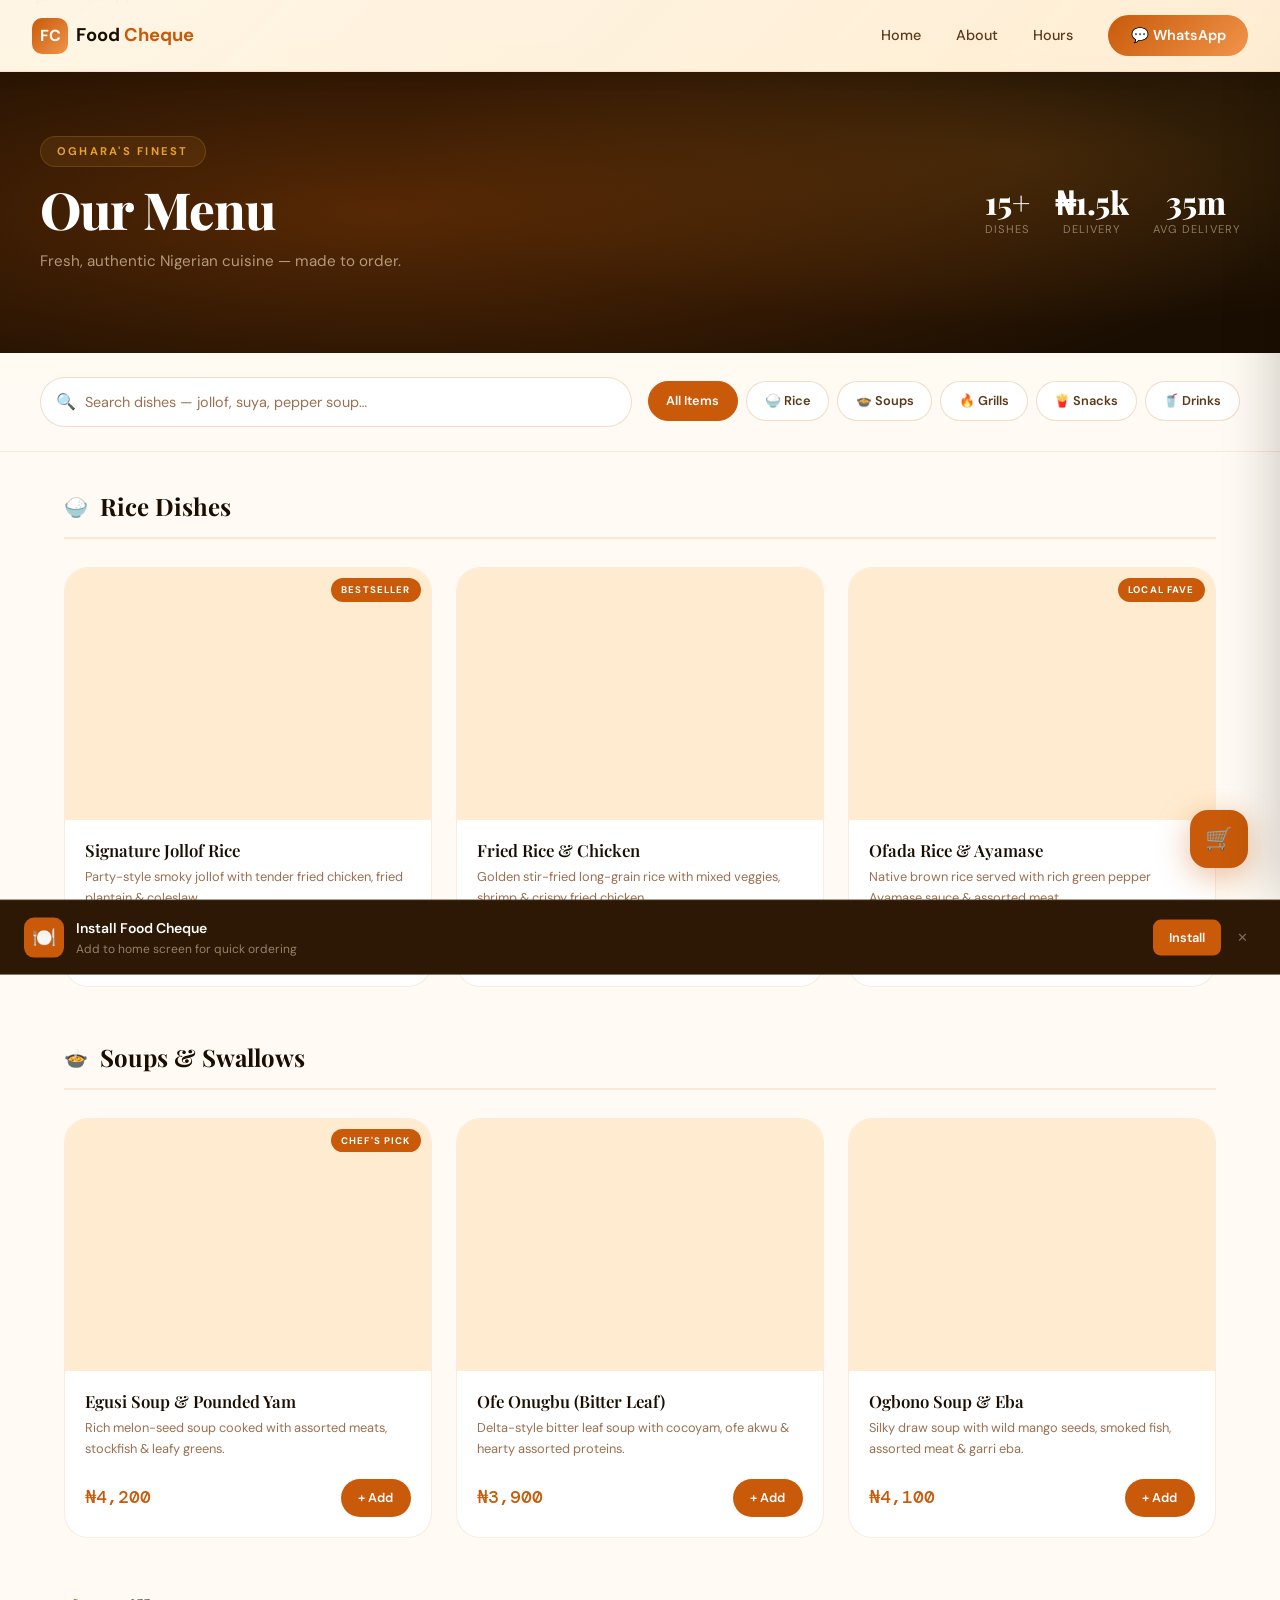
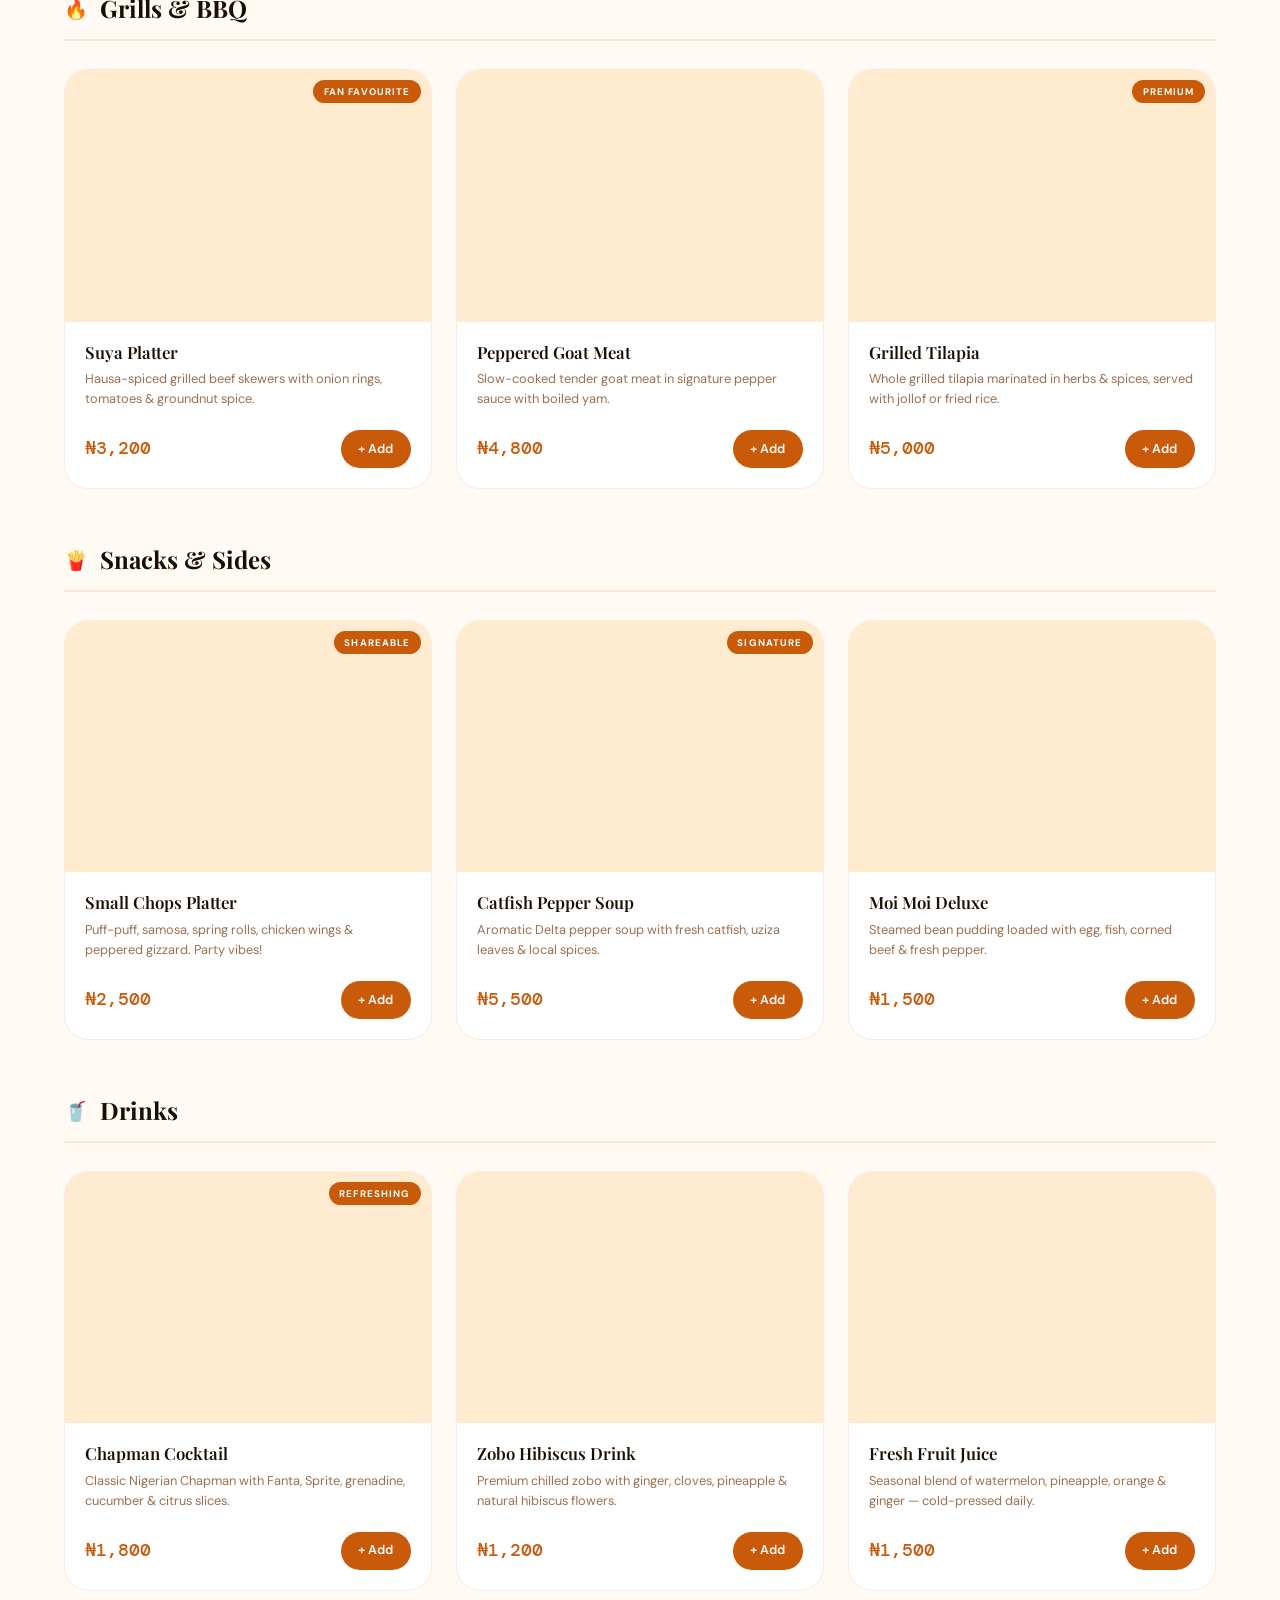
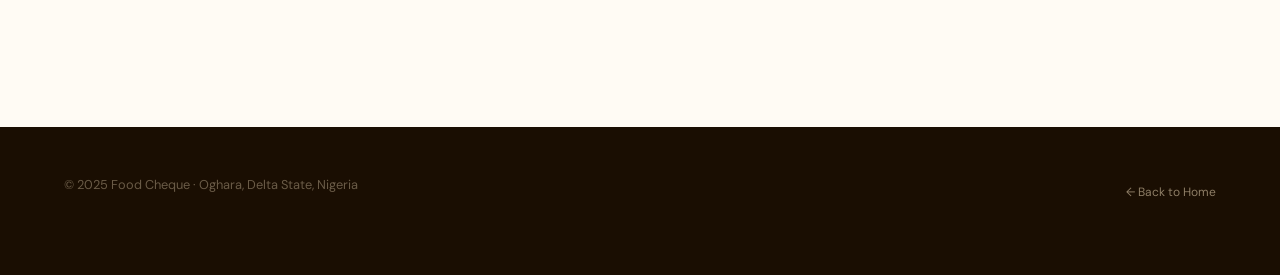
==== commit 67068828: "color variation" ====
--- a/menu.html
+++ b/menu.html
@@ -20,7 +20,7 @@
 <body class="menu-page">
 
 <!-- ── Navigation ──────────────────────────────────────── -->
-<nav class="navbar-fc " role="navigation" aria-label="Main navigation">
+<nav class="navbar-fc scrolled" role="navigation" aria-label="Main navigation">
   <a href="index.html" class="nav-brand" aria-label="Food Cheque Home">
     <div class="nav-logo-mark">FC</div>
     <span class="nav-logo-text">Food <span>Cheque</span></span>
@@ -243,7 +243,7 @@
             <span style="font-weight:400;color:var(--text-muted);font-size:0.72rem;"> — include country code</span>
           </label>
           <input type="tel" id="cusPhone" class="form-control"
-                 placeholder="+234 805 531 1844" required autocomplete="tel" />
+                 placeholder="+234 801 234 5678" required autocomplete="tel" />
         </div>
 
         <div class="form-group">
@@ -252,16 +252,16 @@
                     placeholder="House no., street, nearest landmark — Oghara" required></textarea>
         </div>
 
-        <!-- Proof upload -->
-        <div class="form-section-title" style="margin-top:1.25rem;">📎 Payment Receipt</div>
-
-        <div class="file-upload-area" id="uploadArea" role="button" tabindex="0" aria-label="Upload payment proof">
-          <input type="file" id="paymentProof" accept="image/*" aria-label="Select payment receipt" />
+        <div class="form-section-title" style="margin-top:1.25rem;">📎 Payment Receipt <span style="color:#dc2626;font-size:0.8rem;font-weight:700;letter-spacing:0;">*Required</span></div>
+
+        <div class="file-upload-area" id="uploadArea" role="button" tabindex="0" aria-label="Upload payment proof (required)">
+          <input type="file" id="paymentProof" accept="image/*" aria-label="Select payment receipt" required />
           <div id="uploadDefault">
             <div class="file-upload-icon">🖼️</div>
             <div class="file-upload-text">
               <strong>Tap to upload your receipt</strong><br />
-              <span style="font-size:0.75rem;opacity:0.65;">PNG or JPG screenshot from your bank app</span>
+              <span style="font-size:0.75rem;opacity:0.65;">Screenshot from your bank app — PNG or JPG</span><br />
+              <span style="font-size:0.72rem;color:#dc2626;font-weight:600;margin-top:0.25rem;display:inline-block;">⚠️ Required before order can be placed</span>
             </div>
           </div>
           <div id="uploadPreview" style="display:none;">
@@ -291,7 +291,7 @@
 
         <p style="text-align:center;font-size:0.75rem;color:var(--text-muted);margin-top:0.85rem;line-height:1.6;">
           Clicking above opens WhatsApp with your full order.<br />
-          <strong style="color:var(--text-2);">Please also forward your payment screenshot</strong> in the same chat. 🧡
+          <strong style="color:var(--text-2);">Please also forward your payment screenshot</strong> in the same chat. 
         </p>
       </form>
     </div>
--- a/css/style.css
+++ b/css/style.css
@@ -134,8 +134,9 @@
 .navbar-fc.scrolled {
   background: linear-gradient(
     135deg,
-    rgba(255, 245, 228, 0.92),
-    rgba(255, 236, 208, 0.88)
+    rgb(255, 245, 228, 0.95),
+    rgb(255, 255, 255)
+    
   );
 
   backdrop-filter: blur(18px) saturate(160%);
@@ -704,15 +705,15 @@
   transform: translateY(100%);
   transition: transform 0.5s cubic-bezier(0.4, 0, 0.2, 1);
 }
-
+ 
 .install-banner.visible { transform: translateY(0); }
-
+ 
 .install-banner-content {
   display: flex;
   align-items: center;
   gap: 0.75rem;
 }
-
+ 
 .install-icon {
   width: 40px; height: 40px;
   background: var(--primary);
@@ -723,24 +724,24 @@
   font-size: 1.2rem;
   flex-shrink: 0;
 }
-
+ 
 .install-title {
   font-weight: 600;
   font-size: 0.875rem;
   color: white;
 }
-
+ 
 .install-sub {
   font-size: 0.75rem;
   color: rgba(255,235,200,0.5);
 }
-
+ 
 .install-actions {
   display: flex;
   gap: 0.5rem;
   align-items: center;
 }
-
+ 
 .install-btn {
   background: var(--primary);
   color: white;
@@ -748,12 +749,252 @@
   border-radius: 8px;
   font-size: 0.8rem;
   font-weight: 600;
-}
-
+  border: none;
+  cursor: pointer;
+  transition: var(--transition-fast);
+}
+ 
+.install-btn:hover { background: var(--primary-h); }
+ 
 .install-dismiss {
   color: rgba(255,235,200,0.4);
   font-size: 0.8rem;
   padding: 0.5rem;
+  border: none;
+  background: none;
+  cursor: pointer;
+}
+ 
+/* ── Desktop Navbar Install Button ── */
+.nav-install-btn {
+  display: inline-flex;
+  align-items: center;
+  gap: 0.45rem;
+  background: rgba(200, 90, 10, 0.09);
+  color: var(--primary);
+  border: 1.5px solid rgba(200, 90, 10, 0.25);
+  padding: 0.5rem 1.1rem;
+  border-radius: 100px;
+  font-size: 0.8rem;
+  font-weight: 600;
+  cursor: pointer;
+  transition: var(--transition-fast);
+  white-space: nowrap;
+  font-family: var(--font-body);
+  animation: fadeSlideDown 0.5s cubic-bezier(0.34,1.56,0.64,1) both;
+}
+ 
+@keyframes fadeSlideDown {
+  from { opacity: 0; transform: translateY(-8px); }
+  to   { opacity: 1; transform: translateY(0); }
+}
+ 
+.nav-install-btn:hover {
+  background: var(--primary);
+  color: white;
+  border-color: var(--primary);
+  box-shadow: 0 4px 16px rgba(200,90,10,0.28);
+  transform: translateY(-1px);
+}
+ 
+/* When navbar is NOT scrolled on landing (dark hero), invert colours */
+.navbar-landing:not(.scrolled) .nav-install-btn {
+  background: rgba(255,255,255,0.1);
+  color: rgba(255,235,200,0.85);
+  border-color: rgba(255,255,255,0.2);
+}
+ 
+.navbar-landing:not(.scrolled) .nav-install-btn:hover {
+  background: rgba(255,255,255,0.2);
+  color: white;
+  border-color: rgba(255,255,255,0.4);
+}
+ 
+/* Mobile nav install button */
+.nav-mobile-install-btn {
+  display: flex;
+  align-items: center;
+  gap: 0.5rem;
+  background: rgba(200,90,10,0.07);
+  color: var(--primary);
+  border: 1.5px solid var(--border-2);
+  padding: 0.7rem 1rem;
+  border-radius: var(--radius-sm);
+  font-size: 0.9rem;
+  font-weight: 600;
+  cursor: pointer;
+  width: 100%;
+  font-family: var(--font-body);
+  transition: var(--transition-fast);
+}
+ 
+.nav-mobile-install-btn:hover { background: var(--primary); color: white; border-color: var(--primary); }
+
+/* ── iOS Add to Home Screen Sheet ─────────────────────── */
+.ios-sheet {
+  position: fixed;
+  inset: 0;
+  z-index: 9100;
+  pointer-events: none;
+  opacity: 0;
+  transition: opacity 0.3s ease;
+}
+ 
+.ios-sheet.open {
+  pointer-events: auto;
+  opacity: 1;
+}
+ 
+.ios-sheet-overlay {
+  position: absolute;
+  inset: 0;
+  background: rgba(26,14,2,0.6);
+  backdrop-filter: blur(6px);
+  -webkit-backdrop-filter: blur(6px);
+}
+ 
+.ios-sheet-card {
+  position: absolute;
+  bottom: 0; left: 0; right: 0;
+  background: var(--cream);
+  border-radius: 24px 24px 0 0;
+  padding: 0 1.5rem 2.5rem;
+  box-shadow: 0 -12px 48px rgba(26,14,2,0.2);
+  transform: translateY(100%);
+  transition: transform 0.45s cubic-bezier(0.34, 1.2, 0.64, 1);
+  max-width: 520px;
+  margin: 0 auto;
+}
+ 
+.ios-sheet.open .ios-sheet-card {
+  transform: translateY(0);
+}
+ 
+.ios-sheet-drag {
+  width: 40px; height: 4px;
+  background: var(--border-2);
+  border-radius: 2px;
+  margin: 1rem auto 1.5rem;
+}
+ 
+.ios-app-row {
+  display: flex;
+  align-items: center;
+  gap: 0.9rem;
+  margin-bottom: 1.25rem;
+  padding-bottom: 1.25rem;
+  border-bottom: 1px solid var(--border);
+}
+ 
+.ios-app-icon {
+  width: 52px; height: 52px;
+  background: var(--primary);
+  border-radius: 14px;
+  display: flex;
+  align-items: center;
+  justify-content: center;
+  font-size: 1.6rem;
+  box-shadow: 0 4px 16px rgba(200,90,10,0.3);
+  flex-shrink: 0;
+}
+ 
+.ios-app-name {
+  font-family: var(--font-display);
+  font-weight: 700;
+  font-size: 1.05rem;
+  color: var(--dark);
+}
+ 
+.ios-app-url {
+  font-size: 0.75rem;
+  color: var(--text-muted);
+  margin-top: 0.1rem;
+}
+ 
+.ios-sheet-title {
+  font-family: var(--font-display);
+  font-size: 1.35rem;
+  font-weight: 700;
+  color: var(--dark);
+  margin-bottom: 0.4rem;
+}
+ 
+.ios-sheet-sub {
+  font-size: 0.875rem;
+  color: var(--text-muted);
+  line-height: 1.6;
+  margin-bottom: 1.5rem;
+}
+ 
+.ios-steps {
+  display: flex;
+  flex-direction: column;
+  gap: 1rem;
+  margin-bottom: 1.75rem;
+}
+ 
+.ios-step {
+  display: flex;
+  align-items: flex-start;
+  gap: 1rem;
+  background: white;
+  border: 1px solid var(--border);
+  border-radius: var(--radius-md);
+  padding: 0.9rem 1.1rem;
+}
+ 
+.ios-step-num {
+  width: 26px; height: 26px;
+  background: var(--primary);
+  color: white;
+  border-radius: 50%;
+  font-size: 0.8rem;
+  font-weight: 700;
+  display: flex;
+  align-items: center;
+  justify-content: center;
+  flex-shrink: 0;
+  margin-top: 1px;
+}
+ 
+.ios-step-text {
+  font-size: 0.9rem;
+  color: var(--text-2);
+  line-height: 1.55;
+}
+ 
+.ios-step-text strong { color: var(--dark); }
+ 
+.ios-share-icon {
+  display: inline-flex;
+  align-items: center;
+  justify-content: center;
+  vertical-align: middle;
+  background: #007AFF;
+  color: white;
+  border-radius: 6px;
+  width: 24px; height: 24px;
+  margin: 0 3px;
+}
+ 
+.ios-sheet-close {
+  width: 100%;
+  padding: 1rem;
+  background: var(--primary);
+  color: white;
+  border: none;
+  border-radius: var(--radius-md);
+  font-size: 1rem;
+  font-weight: 700;
+  cursor: pointer;
+  font-family: var(--font-body);
+  transition: var(--transition);
+}
+ 
+.ios-sheet-close:hover {
+  background: var(--primary-h);
+  transform: translateY(-1px);
+  box-shadow: var(--shadow-warm);
 }
 
 /* ============================================================
@@ -907,6 +1148,14 @@
   color: white;
   line-height: 1;
 }
+
+@media (max-width: 940px) {
+  .hero-stat-num { font-size: 1.5rem; }
+  .scroll-mouse { width: 18px; height: 28px; }
+
+}
+  
+
 
 .hero-stat-label {
   font-size: 0.7rem;
@@ -2462,19 +2711,34 @@
   background: white;
   position: relative;
 }
-
+ 
 .file-upload-area:hover, .file-upload-area.dragover {
   border-color: var(--primary);
   background: rgba(200,90,10,0.03);
 }
-
+ 
+.file-upload-area.upload-required {
+  border-color: #dc2626;
+  background: rgba(220,38,38,0.04);
+  animation: shakeField 0.45s cubic-bezier(0.36,0.07,0.19,0.97);
+}
+ 
+@keyframes shakeField {
+  0%, 100% { transform: translateX(0); }
+  15%       { transform: translateX(-6px); }
+  30%       { transform: translateX(6px); }
+  45%       { transform: translateX(-4px); }
+  60%       { transform: translateX(4px); }
+  75%       { transform: translateX(-2px); }
+}
+ 
 .file-upload-area input[type="file"] {
   position: absolute;
   inset: 0;
   opacity: 0;
   cursor: pointer;
 }
-
+ 
 .file-upload-icon { font-size: 2rem; margin-bottom: 0.5rem; opacity: 0.5; }
 .file-upload-text { font-size: 0.85rem; color: var(--text-muted); }
 .file-upload-text strong { color: var(--primary); }
